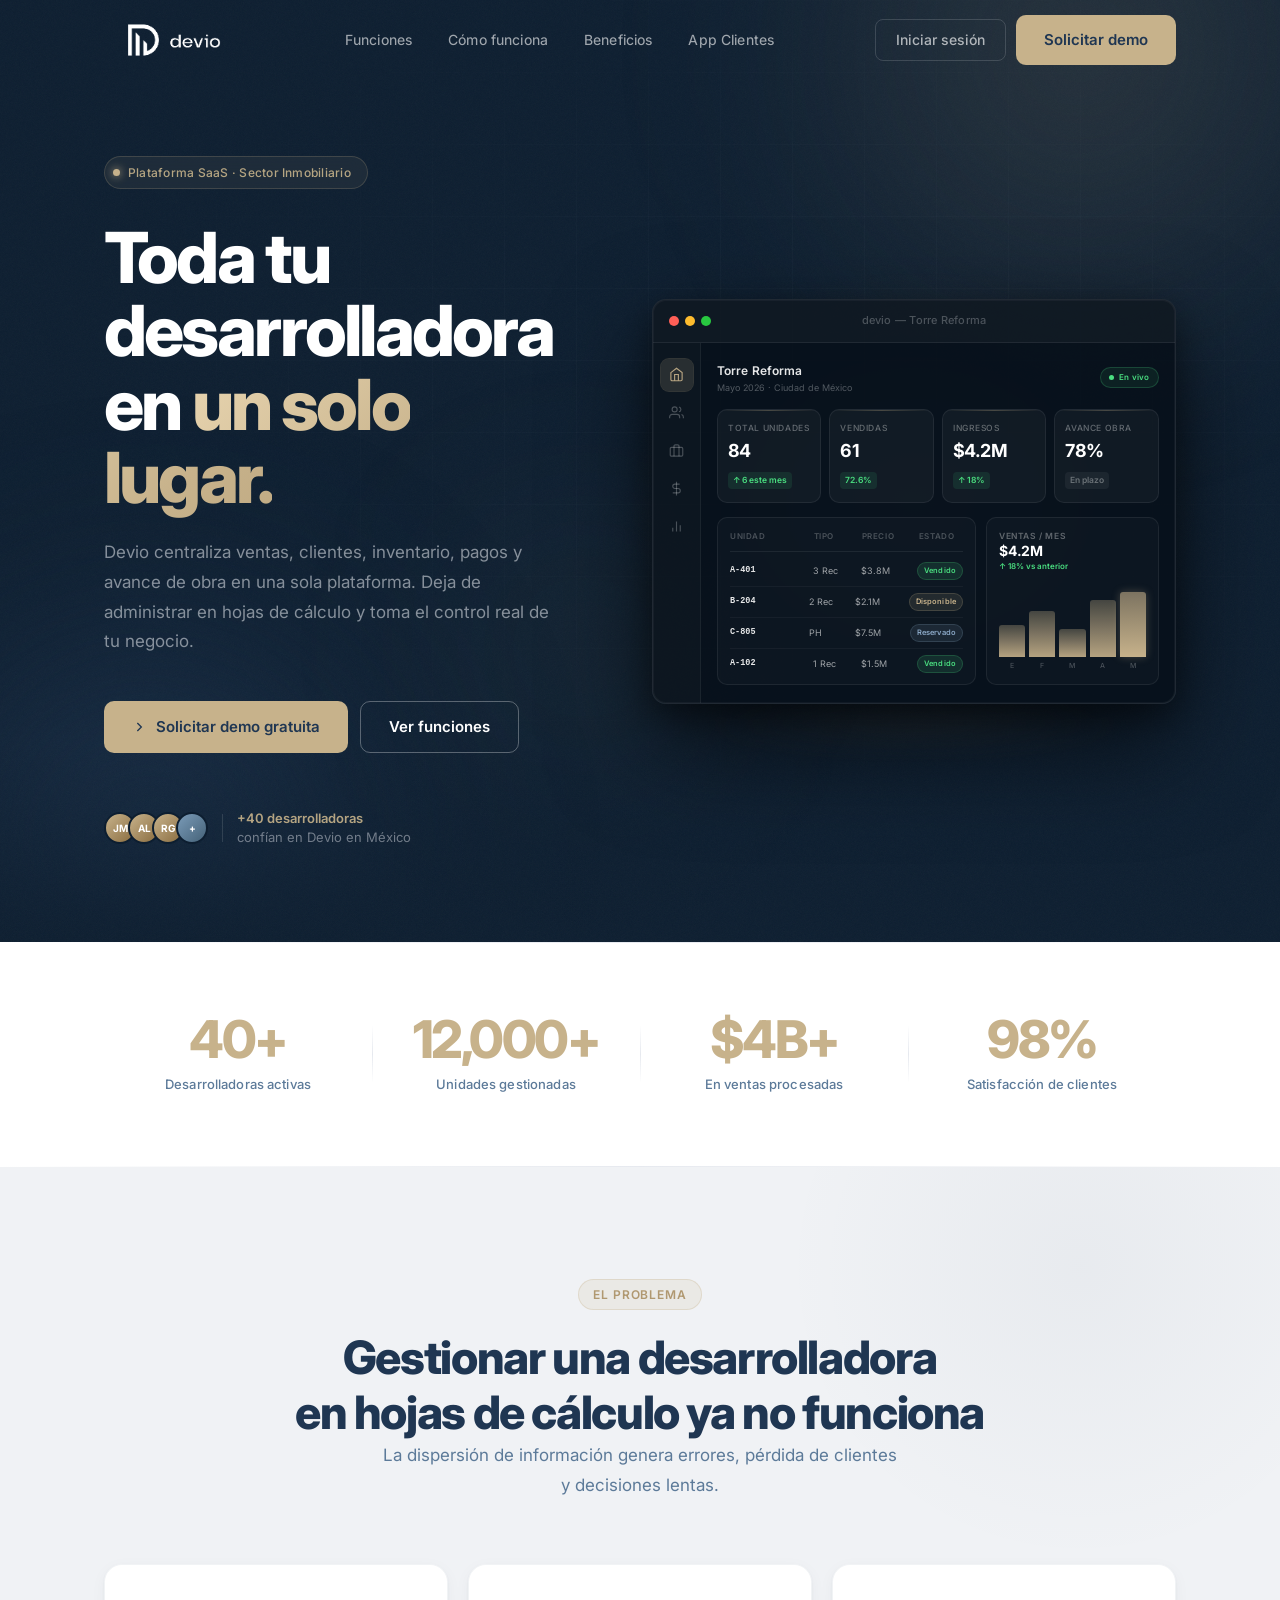
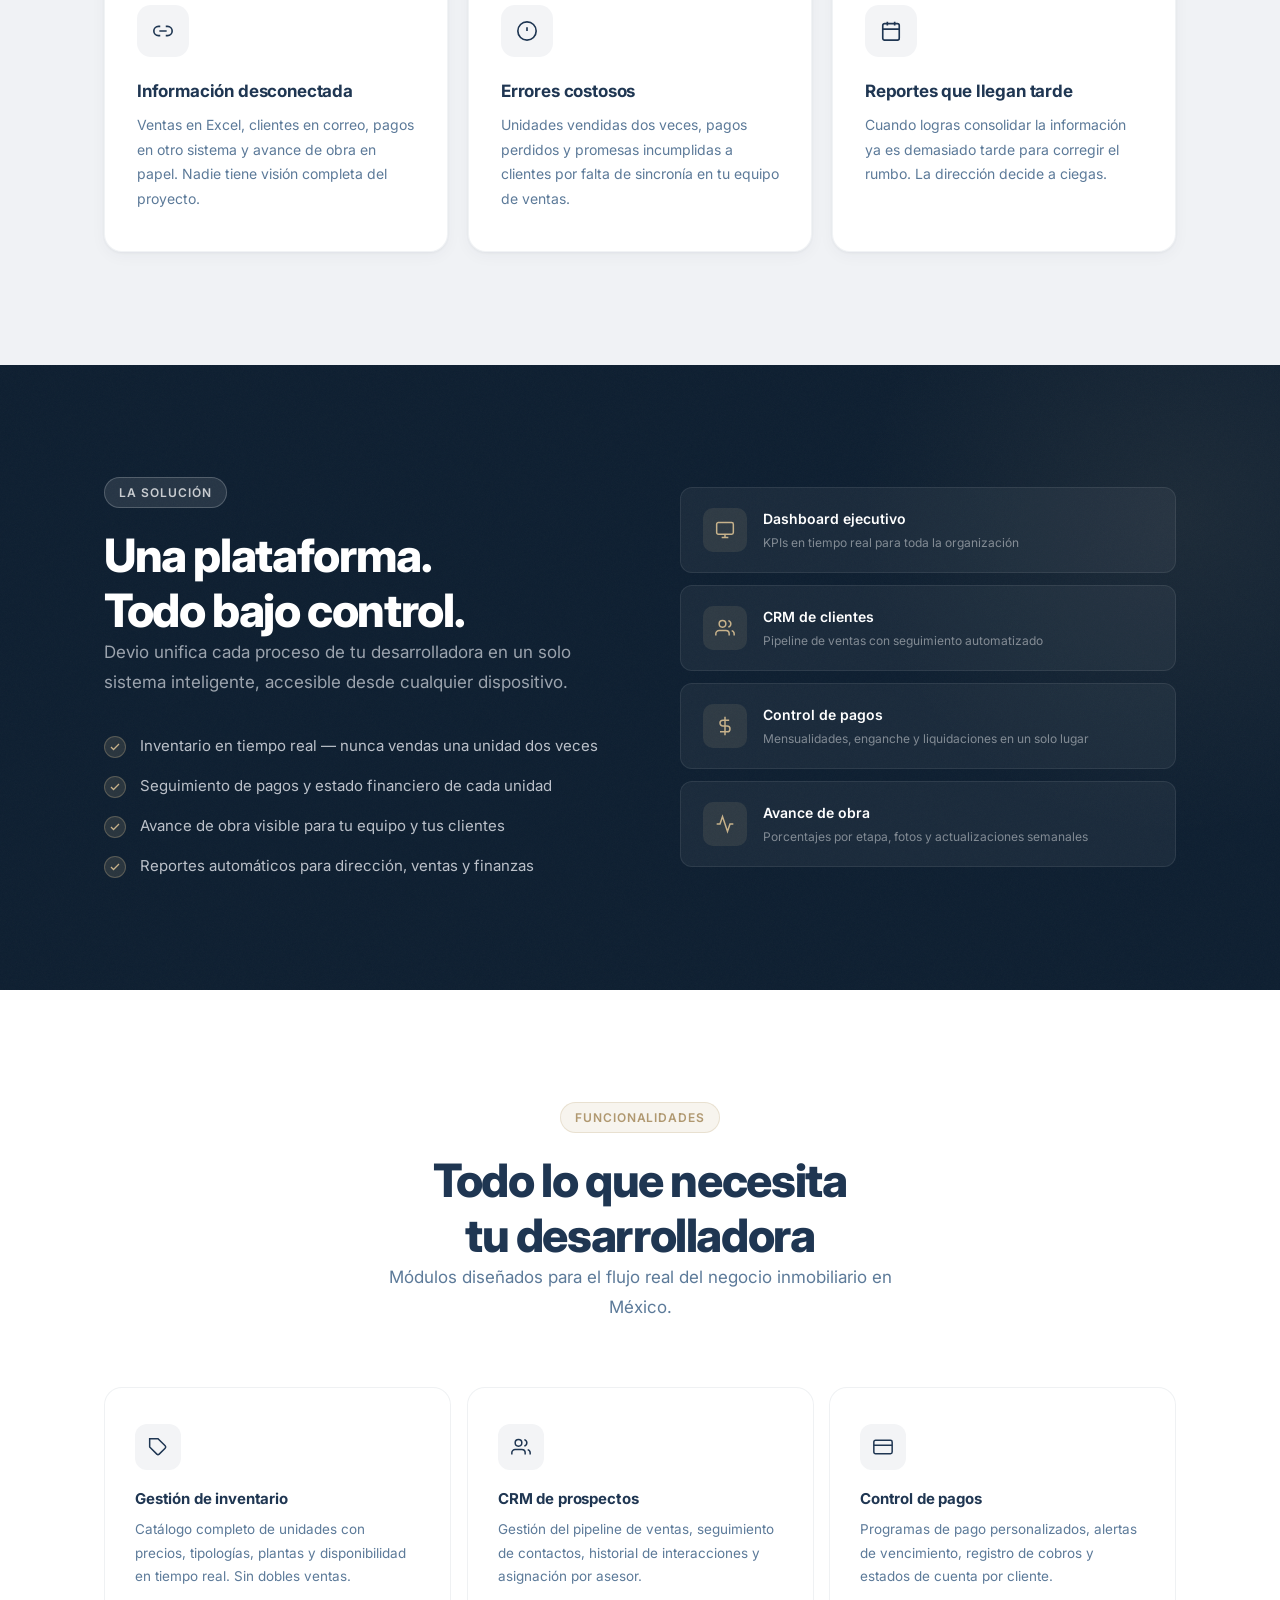
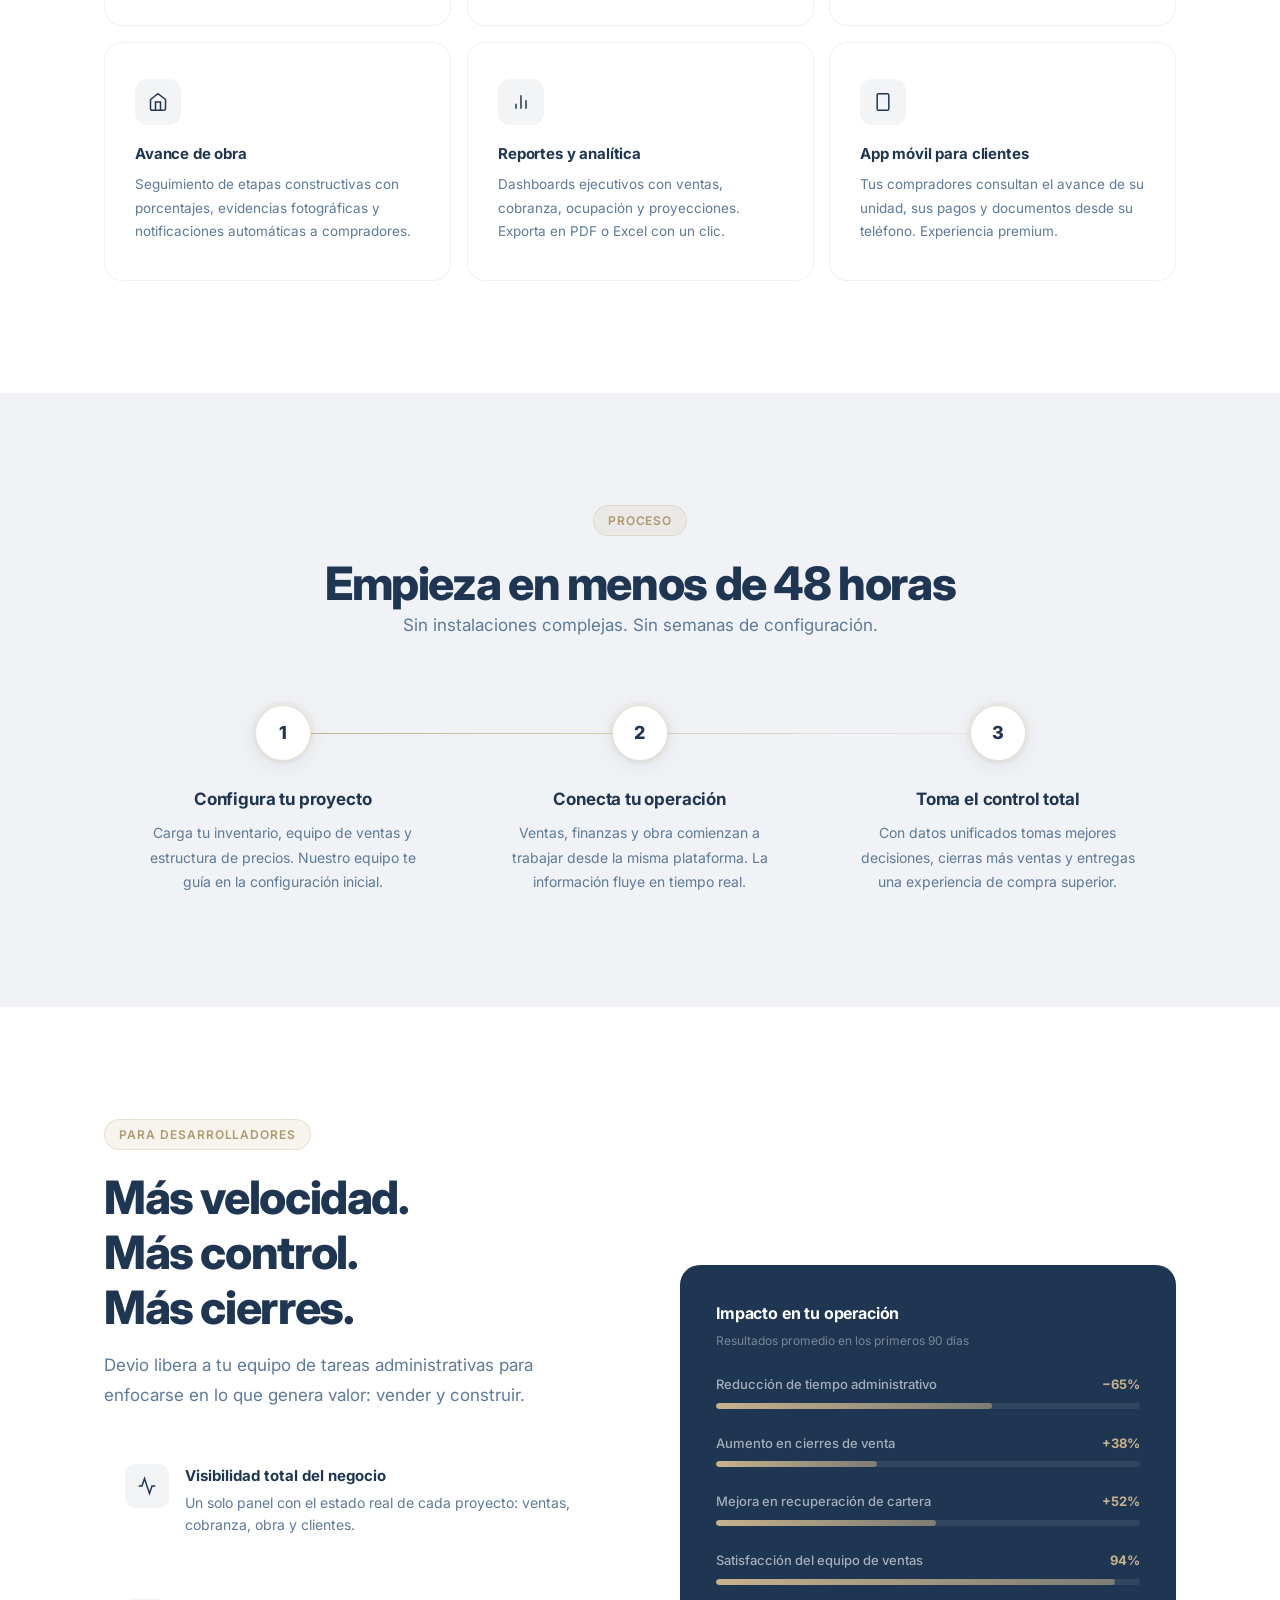
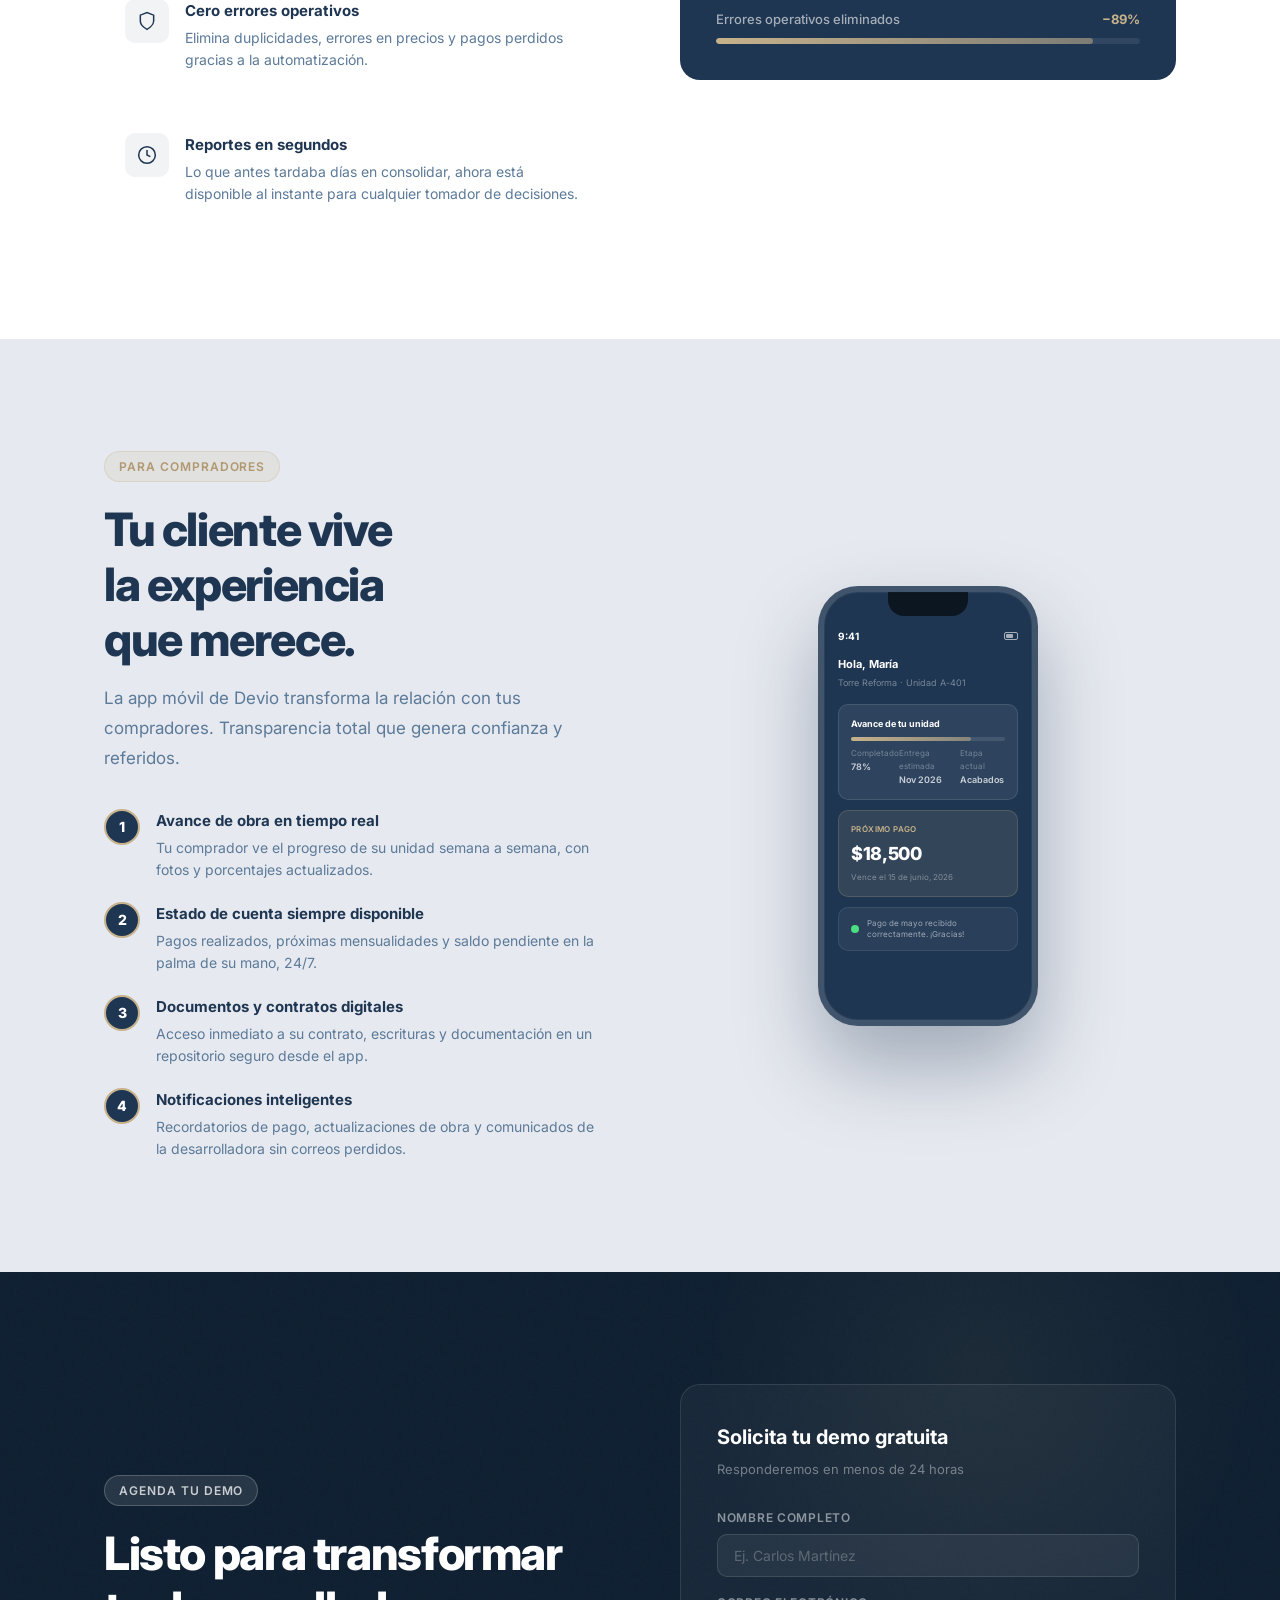
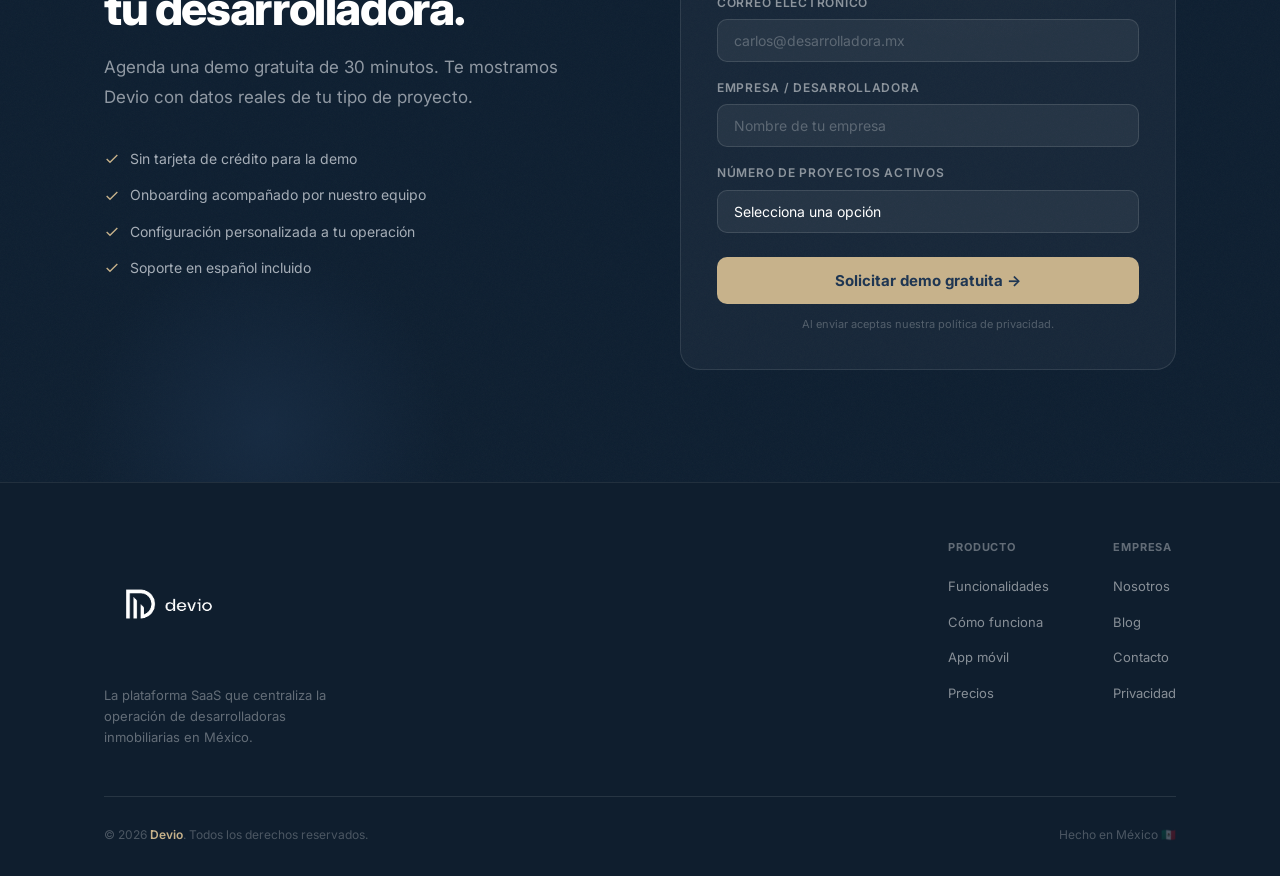
==== Pagina Web Devio/index.html @ 15ce280e "Landing premium v1 estable" ====
<!DOCTYPE html>
<html lang="es">
<head>
  <meta charset="UTF-8" />
  <meta name="viewport" content="width=device-width, initial-scale=1.0" />
  <title>Devio — Plataforma SaaS para Desarrolladores Inmobiliarios</title>
  <link rel="icon" type="image/png" href="Assets/Logo/Isotipo.png" />
  <link rel="preconnect" href="https://fonts.googleapis.com" />
  <link rel="preconnect" href="https://fonts.gstatic.com" crossorigin />
  <link href="https://fonts.googleapis.com/css2?family=Inter:wght@300;400;500;600;700;800&display=swap" rel="stylesheet" />
  <style>
    /* ─── RESET & BASE ─── */
    *, *::before, *::after { box-sizing: border-box; margin: 0; padding: 0; }
    :root {
      --navy:  #1F3652;
      --navy2: #162840;
      --navy3: #0d1e30;
      --gray:  #E6E9EF;
      --gray2: #f0f2f5;
      --white: #FFFFFF;
      --gold:  #C7B28B;
      --gold2: #b09870;
      --gold3: #e8d5b0;
      --text-dark: #1F3652;
      --text-muted: #5c7a99;
      --text-light: #E6E9EF;
      --radius: 18px;
      --radius-sm: 12px;
      --radius-lg: 24px;
      --shadow: 0 4px 24px rgba(31,54,82,0.08), 0 1px 4px rgba(31,54,82,0.06);
      --shadow-lg: 0 24px 64px rgba(31,54,82,0.16);
      --shadow-gold: 0 8px 32px rgba(199,178,139,0.25);
      --ease: cubic-bezier(0.16, 1, 0.3, 1);
      --ease-out: cubic-bezier(0.0, 0, 0.2, 1);
    }
    html { scroll-behavior: smooth; }
    body {
      font-family: 'Inter', system-ui, sans-serif;
      background: var(--white);
      color: var(--text-dark);
      line-height: 1.6;
      overflow-x: hidden;
      -webkit-font-smoothing: antialiased;
    }
    /* Noise texture overlay for dark sections */
    .noise::after {
      content: '';
      position: absolute;
      inset: 0;
      pointer-events: none;
      opacity: .025;
      background-image: url("data:image/svg+xml,%3Csvg viewBox='0 0 512 512' xmlns='http://www.w3.org/2000/svg'%3E%3Cfilter id='noise'%3E%3CfeTurbulence type='fractalNoise' baseFrequency='0.85' numOctaves='4' stitchTiles='stitch'/%3E%3C/filter%3E%3Crect width='100%25' height='100%25' filter='url(%23noise)'/%3E%3C/svg%3E");
      background-size: 256px 256px;
    }

    /* ─── UTILITIES ─── */
    .container { max-width: 1120px; margin: 0 auto; padding: 0 24px; }
    .tag {
      display: inline-block;
      background: rgba(199,178,139,0.15);
      color: var(--gold2);
      border: 1px solid rgba(199,178,139,0.3);
      font-size: 12px;
      font-weight: 600;
      letter-spacing: .08em;
      text-transform: uppercase;
      padding: 5px 14px;
      border-radius: 100px;
      margin-bottom: 20px;
    }
    .tag.light {
      background: rgba(255,255,255,0.1);
      color: rgba(255,255,255,0.75);
      border-color: rgba(255,255,255,0.2);
    }
    h1, h2, h3 { line-height: 1.2; }
    .section-title {
      font-size: clamp(28px, 4vw, 42px);
      font-weight: 800;
      letter-spacing: -0.02em;
    }
    .section-sub {
      font-size: 17px;
      color: var(--text-muted);
      max-width: 540px;
      line-height: 1.7;
    }
    .btn {
      display: inline-flex;
      align-items: center;
      gap: 8px;
      font-family: inherit;
      font-size: 15px;
      font-weight: 600;
      padding: 13px 28px;
      border-radius: 10px;
      border: none;
      cursor: pointer;
      transition: all .2s ease;
      text-decoration: none;
    }
    .btn-gold {
      background: var(--gold);
      color: var(--navy);
    }
    .btn-gold:hover { background: var(--gold2); transform: translateY(-1px); box-shadow: 0 8px 24px rgba(199,178,139,0.4); }
    .btn-outline {
      background: transparent;
      color: var(--white);
      border: 1.5px solid rgba(255,255,255,0.3);
    }
    .btn-outline:hover { border-color: var(--gold); color: var(--gold); }
    .btn-navy {
      background: var(--navy);
      color: var(--white);
    }
    .btn-navy:hover { background: var(--navy2); transform: translateY(-1px); box-shadow: 0 8px 24px rgba(31,54,82,0.3); }

    /* ─── SCROLL ANIMATIONS ─── */
    .anim {
      opacity: 0;
      transform: translateY(32px);
      transition: opacity .75s var(--ease), transform .75s var(--ease);
      will-change: opacity, transform;
    }
    .anim-left {
      opacity: 0;
      transform: translateX(-24px);
      transition: opacity .75s var(--ease), transform .75s var(--ease);
    }
    .anim-scale {
      opacity: 0;
      transform: scale(0.96);
      transition: opacity .6s var(--ease), transform .6s var(--ease);
    }
    .anim.visible, .anim-left.visible, .anim-scale.visible {
      opacity: 1; transform: none;
    }
    .anim-delay-1 { transition-delay: .08s; }
    .anim-delay-2 { transition-delay: .16s; }
    .anim-delay-3 { transition-delay: .24s; }
    .anim-delay-4 { transition-delay: .32s; }
    .anim-delay-5 { transition-delay: .40s; }
    .anim-delay-6 { transition-delay: .48s; }

    /* Float animation for dashboard */
    @keyframes float {
      0%, 100% { transform: translateY(0px); }
      50% { transform: translateY(-10px); }
    }

    /* ─── NAV ─── */
    nav {
      position: fixed;
      top: 0; left: 0; right: 0;
      z-index: 100;
      transition: all .4s var(--ease);
      padding: 0;
    }
    nav.scrolled {
      background: rgba(15, 27, 43, 0.75);
      backdrop-filter: blur(20px) saturate(180%);
      -webkit-backdrop-filter: blur(20px) saturate(180%);
      border-bottom: 1px solid rgba(255,255,255,0.07);
      box-shadow: 0 1px 40px rgba(0,0,0,0.3);
    }
    .nav-inner {
      display: flex;
      align-items: center;
      justify-content: space-between;
      height: 80px;
    }
    .nav-logo {
      display: flex;
      align-items: center;
      text-decoration: none;
    }
    .nav-logo img {
      width: 140px;
      min-width: 140px;
      height: auto;
      object-fit: contain;
      display: block;
    }
    .btn-login {
      background: transparent;
      color: rgba(255,255,255,0.65);
      border: 1px solid rgba(255,255,255,0.15);
      font-size: 14px;
      font-weight: 500;
      padding: 9px 20px;
      border-radius: 8px;
      transition: all .2s var(--ease);
    }
    .btn-login:hover {
      border-color: rgba(255,255,255,0.35);
      color: var(--white);
      background: rgba(255,255,255,0.05);
    }
    .nav-links {
      display: flex;
      align-items: center;
      gap: 36px;
      list-style: none;
    }
    .nav-links a {
      color: rgba(255,255,255,0.6);
      text-decoration: none;
      font-size: 14px;
      font-weight: 450;
      letter-spacing: .01em;
      transition: color .2s;
      position: relative;
    }
    .nav-links a::after {
      content: '';
      position: absolute;
      bottom: -4px; left: 0; right: 0;
      height: 1px;
      background: var(--gold);
      transform: scaleX(0);
      transition: transform .25s var(--ease);
    }
    .nav-links a:hover { color: var(--white); }
    .nav-links a:hover::after { transform: scaleX(1); }
    .nav-cta { display: flex; align-items: center; gap: 10px; }
    .hamburger {
      display: none;
      flex-direction: column;
      gap: 5px;
      background: none;
      border: none;
      cursor: pointer;
      padding: 4px;
    }
    .hamburger span {
      display: block;
      width: 22px;
      height: 1.5px;
      background: rgba(255,255,255,0.8);
      border-radius: 2px;
      transition: all .3s;
    }
    .mobile-menu {
      display: none;
      position: fixed;
      top: 72px; left: 0; right: 0;
      background: rgba(13,22,36,0.98);
      backdrop-filter: blur(20px);
      padding: 24px;
      flex-direction: column;
      gap: 20px;
      z-index: 99;
      border-bottom: 1px solid rgba(255,255,255,0.07);
    }
    .mobile-menu.open { display: flex; }
    .mobile-menu a {
      color: rgba(255,255,255,0.7);
      text-decoration: none;
      font-size: 16px;
      font-weight: 500;
    }

    /* ─── HERO ─── */
    #hero {
      background: var(--navy3);
      min-height: 100vh;
      display: flex;
      align-items: center;
      position: relative;
      overflow: hidden;
      padding: 156px 0 96px;
    }
    .hero-bg {
      position: absolute;
      inset: 0;
      pointer-events: none;
      overflow: hidden;
    }
    /* Noise */
    .hero-bg::after {
      content: '';
      position: absolute;
      inset: 0;
      opacity: .04;
      background-image: url("data:image/svg+xml,%3Csvg viewBox='0 0 512 512' xmlns='http://www.w3.org/2000/svg'%3E%3Cfilter id='noise'%3E%3CfeTurbulence type='fractalNoise' baseFrequency='0.85' numOctaves='4' stitchTiles='stitch'/%3E%3C/filter%3E%3Crect width='100%25' height='100%25' filter='url(%23noise)'/%3E%3C/svg%3E");
      background-size: 256px 256px;
    }
    .hero-circle {
      position: absolute;
      border-radius: 50%;
      filter: blur(100px);
    }
    .hero-circle-1 {
      width: 800px; height: 800px;
      background: radial-gradient(circle, rgba(199,178,139,0.18), transparent 60%);
      top: -350px; right: -200px;
      opacity: 1;
    }
    .hero-circle-2 {
      width: 600px; height: 600px;
      background: radial-gradient(circle, rgba(31,54,82,0.9), transparent 65%);
      bottom: -200px; left: -150px;
      opacity: 1;
    }
    .hero-circle-3 {
      width: 400px; height: 400px;
      background: radial-gradient(circle, rgba(199,178,139,0.08), transparent 65%);
      bottom: 10%; left: 30%;
      opacity: 1;
    }
    .hero-grid-lines {
      position: absolute;
      inset: 0;
      background-image:
        linear-gradient(rgba(255,255,255,0.03) 1px, transparent 1px),
        linear-gradient(90deg, rgba(255,255,255,0.03) 1px, transparent 1px);
      background-size: 72px 72px;
      mask-image: radial-gradient(ellipse 70% 55% at 65% 40%, rgba(0,0,0,0.8) 0%, transparent 100%);
    }
    /* Vignette bottom */
    .hero-vignette {
      position: absolute;
      bottom: 0; left: 0; right: 0;
      height: 200px;
      background: linear-gradient(to top, var(--navy3), transparent);
    }
    .hero-grid {
      display: grid;
      grid-template-columns: 1fr 1.1fr;
      gap: 72px;
      align-items: center;
      position: relative;
      z-index: 2;
    }
    .hero-content {}
    .hero-badge {
      display: inline-flex;
      align-items: center;
      gap: 8px;
      background: rgba(199,178,139,0.08);
      border: 1px solid rgba(199,178,139,0.2);
      padding: 6px 16px 6px 8px;
      border-radius: 100px;
      margin-bottom: 32px;
      backdrop-filter: blur(8px);
    }
    .hero-badge-dot {
      width: 7px; height: 7px;
      border-radius: 50%;
      background: var(--gold);
      animation: pulse-dot 2.5s ease-in-out infinite;
      box-shadow: 0 0 8px var(--gold);
    }
    @keyframes pulse-dot {
      0%, 100% { opacity: 1; transform: scale(1); box-shadow: 0 0 8px var(--gold); }
      50% { opacity: .7; transform: scale(0.85); box-shadow: 0 0 3px var(--gold); }
    }
    .hero-badge span { font-size: 12px; font-weight: 500; color: rgba(199,178,139,0.9); letter-spacing: .02em; }
    .hero-headline {
      font-size: clamp(40px, 5.5vw, 72px);
      font-weight: 800;
      color: var(--white);
      letter-spacing: -0.04em;
      line-height: 1.04;
      margin-bottom: 24px;
    }
    .hero-headline em {
      font-style: normal;
      background: linear-gradient(135deg, var(--gold3) 0%, var(--gold) 40%, var(--gold2) 100%);
      background-size: 200% auto;
      -webkit-background-clip: text;
      -webkit-text-fill-color: transparent;
      background-clip: text;
      animation: shimmer 4s linear infinite;
    }
    @keyframes shimmer {
      0% { background-position: 0% center; }
      100% { background-position: 200% center; }
    }
    .hero-sub {
      font-size: 17px;
      color: rgba(230,233,239,0.55);
      line-height: 1.75;
      margin-bottom: 44px;
      max-width: 460px;
      font-weight: 400;
    }
    .hero-actions { display: flex; gap: 12px; flex-wrap: wrap; margin-bottom: 56px; }
    /* Premium CTA button */
    .btn-gold {
      background: var(--gold);
      color: var(--navy);
      position: relative;
      overflow: hidden;
    }
    .btn-gold::before {
      content: '';
      position: absolute;
      inset: 0;
      background: linear-gradient(135deg, rgba(255,255,255,0.15), transparent 60%);
      opacity: 0;
      transition: opacity .2s;
    }
    .btn-gold:hover::before { opacity: 1; }
    .hero-proof {
      display: flex;
      align-items: center;
      gap: 14px;
    }
    .hero-proof-divider {
      width: 1px;
      height: 28px;
      background: rgba(255,255,255,0.12);
    }
    .hero-avatars { display: flex; }
    .hero-avatar {
      width: 32px; height: 32px;
      border-radius: 50%;
      border: 2px solid var(--navy3);
      background: linear-gradient(135deg, var(--gold), #8a6d40);
      margin-left: -8px;
      display: flex;
      align-items: center;
      justify-content: center;
      font-size: 10px;
      font-weight: 700;
      color: var(--white);
    }
    .hero-avatars .hero-avatar:first-child { margin-left: 0; }
    .hero-proof-text { font-size: 13px; color: rgba(230,233,239,0.45); line-height: 1.4; }
    .hero-proof-text strong { color: rgba(199,178,139,0.9); font-weight: 600; display: block; margin-bottom: 1px; }

    /* ─── DASHBOARD MOCKUP ─── */
    .dashboard-wrap {
      position: relative;
      animation: float 6s ease-in-out infinite;
    }
    .dashboard-glow {
      position: absolute;
      inset: -60px;
      background: radial-gradient(ellipse at 50% 50%, rgba(199,178,139,0.12) 0%, transparent 65%);
      pointer-events: none;
    }
    /* Reflection edge */
    .dashboard-wrap::before {
      content: '';
      position: absolute;
      bottom: -40px; left: 5%; right: 5%;
      height: 40px;
      background: radial-gradient(ellipse at center, rgba(199,178,139,0.15) 0%, transparent 70%);
      filter: blur(16px);
      pointer-events: none;
    }
    .dashboard {
      background: rgba(8,17,28,0.95);
      border-radius: 14px;
      border: 1px solid rgba(255,255,255,0.1);
      overflow: hidden;
      box-shadow:
        0 0 0 1px rgba(255,255,255,0.04) inset,
        0 40px 100px rgba(0,0,0,0.6),
        0 12px 32px rgba(0,0,0,0.4);
      position: relative;
      backdrop-filter: blur(20px);
    }
    .dash-topbar {
      background: rgba(255,255,255,0.03);
      padding: 12px 16px;
      display: flex;
      align-items: center;
      gap: 6px;
      border-bottom: 1px solid rgba(255,255,255,0.07);
    }
    .dash-dot { width: 10px; height: 10px; border-radius: 50%; }
    .dash-dot.r { background: #ff5f57; }
    .dash-dot.y { background: #febc2e; }
    .dash-dot.g { background: #28c840; }
    .dash-topbar-title {
      flex: 1;
      text-align: center;
      font-size: 11px;
      color: rgba(255,255,255,0.25);
      font-weight: 500;
      letter-spacing: .02em;
      margin-left: -28px;
    }
    .dash-body { display: flex; height: 360px; }
    .dash-sidebar {
      width: 48px;
      background: rgba(255,255,255,0.02);
      border-right: 1px solid rgba(255,255,255,0.06);
      padding: 16px 0;
      display: flex;
      flex-direction: column;
      align-items: center;
      gap: 6px;
    }
    .dash-nav-icon {
      width: 32px; height: 32px;
      border-radius: 8px;
      display: flex;
      align-items: center;
      justify-content: center;
      cursor: pointer;
      transition: all .2s;
    }
    .dash-nav-icon.active {
      background: rgba(199,178,139,0.15);
      box-shadow: 0 0 0 1px rgba(199,178,139,0.2);
    }
    .dash-nav-icon:not(.active):hover { background: rgba(255,255,255,0.05); }
    .dash-nav-icon svg { width: 15px; height: 15px; }
    .dash-main {
      flex: 1;
      padding: 18px 16px;
      overflow: hidden;
      display: flex;
      flex-direction: column;
      gap: 14px;
    }
    .dash-header-row {
      display: flex;
      align-items: center;
      justify-content: space-between;
    }
    .dash-title {
      font-size: 12px;
      font-weight: 600;
      color: rgba(255,255,255,0.9);
      letter-spacing: .01em;
    }
    .dash-subtitle { font-size: 9px; color: rgba(255,255,255,0.3); margin-top: 1px; }
    .dash-badge-live {
      display: flex;
      align-items: center;
      gap: 5px;
      background: rgba(74,222,128,0.08);
      border: 1px solid rgba(74,222,128,0.2);
      border-radius: 100px;
      padding: 3px 8px;
    }
    .dash-live-dot {
      width: 5px; height: 5px;
      border-radius: 50%;
      background: #4ade80;
      animation: pulse-dot 1.5s ease-in-out infinite;
    }
    .dash-live-text { font-size: 8px; color: #4ade80; font-weight: 600; letter-spacing: .04em; }
    .kpi-row {
      display: grid;
      grid-template-columns: repeat(4, 1fr);
      gap: 8px;
    }
    .kpi-card {
      background: rgba(255,255,255,0.04);
      border: 1px solid rgba(255,255,255,0.07);
      border-radius: 10px;
      padding: 12px 10px;
      transition: border-color .2s, background .2s;
      position: relative;
      overflow: hidden;
    }
    .kpi-card::before {
      content: '';
      position: absolute;
      top: 0; left: 0; right: 0;
      height: 1px;
      background: linear-gradient(90deg, transparent, rgba(199,178,139,0.3), transparent);
    }
    .kpi-card:hover { background: rgba(255,255,255,0.06); border-color: rgba(199,178,139,0.2); }
    .kpi-label {
      font-size: 8.5px;
      color: rgba(255,255,255,0.35);
      text-transform: uppercase;
      letter-spacing: .07em;
      margin-bottom: 6px;
      font-weight: 500;
    }
    .kpi-value {
      font-size: 18px;
      font-weight: 700;
      color: var(--white);
      letter-spacing: -0.03em;
      line-height: 1;
      margin-bottom: 5px;
    }
    .kpi-delta {
      display: inline-flex;
      align-items: center;
      gap: 2px;
      font-size: 8.5px;
      color: #4ade80;
      font-weight: 600;
      background: rgba(74,222,128,0.1);
      padding: 2px 5px;
      border-radius: 4px;
    }
    .kpi-delta.neutral { color: rgba(255,255,255,0.35); background: rgba(255,255,255,0.05); }
    .dash-row-2 {
      display: grid;
      grid-template-columns: 3fr 2fr;
      gap: 10px;
      flex: 1;
      min-height: 0;
    }
    .dash-table {
      background: rgba(255,255,255,0.025);
      border: 1px solid rgba(255,255,255,0.07);
      border-radius: 10px;
      padding: 12px;
      overflow: hidden;
    }
    .dash-table-header {
      display: grid;
      grid-template-columns: 1.8fr 1fr 1.2fr 1fr;
      gap: 4px;
      padding-bottom: 8px;
      border-bottom: 1px solid rgba(255,255,255,0.07);
      margin-bottom: 4px;
    }
    .dash-th {
      font-size: 8px;
      text-transform: uppercase;
      letter-spacing: .07em;
      color: rgba(255,255,255,0.25);
      font-weight: 600;
    }
    .dash-row {
      display: grid;
      grid-template-columns: 1.8fr 1fr 1.2fr 1fr;
      gap: 4px;
      padding: 6px 0;
      border-bottom: 1px solid rgba(255,255,255,0.04);
      align-items: center;
    }
    .dash-row:last-child { border-bottom: none; }
    .dash-td { font-size: 9px; color: rgba(255,255,255,0.6); }
    .dash-td.bold { font-weight: 600; color: rgba(255,255,255,0.9); font-family: 'SF Mono', monospace; font-size: 8.5px; }
    .status-pill {
      display: inline-block;
      font-size: 7.5px;
      font-weight: 600;
      padding: 2px 6px;
      border-radius: 100px;
      letter-spacing: .02em;
    }
    .status-pill.sold { background: rgba(74,222,128,.12); color: #4ade80; border: 1px solid rgba(74,222,128,.2); }
    .status-pill.avail { background: rgba(199,178,139,.12); color: var(--gold); border: 1px solid rgba(199,178,139,.2); }
    .status-pill.res { background: rgba(139,168,199,.12); color: #8ba8c7; border: 1px solid rgba(139,168,199,.2); }
    .dash-chart {
      background: rgba(255,255,255,0.025);
      border: 1px solid rgba(255,255,255,0.07);
      border-radius: 10px;
      padding: 12px;
      display: flex;
      flex-direction: column;
      gap: 8px;
    }
    .chart-header { display: flex; justify-content: space-between; align-items: flex-start; }
    .chart-label {
      font-size: 8.5px;
      color: rgba(255,255,255,0.35);
      text-transform: uppercase;
      letter-spacing: .07em;
      font-weight: 600;
    }
    .chart-total {
      font-size: 14px;
      font-weight: 700;
      color: var(--white);
      letter-spacing: -0.02em;
      line-height: 1;
    }
    .chart-total-delta { font-size: 8px; color: #4ade80; margin-top: 2px; font-weight: 600; }
    .chart-bars {
      display: flex;
      align-items: flex-end;
      gap: 4px;
      flex: 1;
      min-height: 60px;
    }
    .chart-bar-wrap {
      flex: 1;
      display: flex;
      flex-direction: column;
      align-items: center;
      gap: 3px;
      height: 80px;
      justify-content: flex-end;
    }
    .chart-bar {
      width: 100%;
      border-radius: 3px 3px 0 0;
      background: linear-gradient(to top, rgba(199,178,139,0.9), rgba(199,178,139,0.3));
      transition: height 1s var(--ease);
      position: relative;
    }
    .chart-bar.active {
      background: linear-gradient(to top, var(--gold), rgba(199,178,139,0.6));
      box-shadow: 0 0 8px rgba(199,178,139,0.3);
    }
    .chart-bar-lbl {
      font-size: 7px;
      color: rgba(255,255,255,0.25);
      font-weight: 500;
    }

    /* ─── STATS STRIP ─── */
    #stats {
      background: var(--white);
      padding: 64px 0;
      position: relative;
    }
    #stats::before {
      content: '';
      position: absolute;
      top: 0; left: 0; right: 0;
      height: 1px;
      background: linear-gradient(90deg, transparent, var(--gray), transparent);
    }
    #stats::after {
      content: '';
      position: absolute;
      bottom: 0; left: 0; right: 0;
      height: 1px;
      background: linear-gradient(90deg, transparent, var(--gray), transparent);
    }
    .stats-grid {
      display: grid;
      grid-template-columns: repeat(4, 1fr);
      gap: 0;
    }
    .stat-item {
      text-align: center;
      padding: 8px 0;
      position: relative;
    }
    .stat-item + .stat-item::before {
      content: '';
      position: absolute;
      left: 0; top: 20%; bottom: 20%;
      width: 1px;
      background: linear-gradient(to bottom, transparent, var(--gray), transparent);
    }
    .stat-number {
      font-size: 52px;
      font-weight: 800;
      color: var(--navy);
      letter-spacing: -0.05em;
      line-height: 1;
      margin-bottom: 8px;
    }
    .stat-number span { color: var(--gold); }
    .stat-label {
      font-size: 13px;
      color: var(--text-muted);
      font-weight: 500;
      letter-spacing: .01em;
    }

    /* ─── SECTION SHARED ─── */
    section { padding: 112px 0; }
    .section-header { margin-bottom: 64px; }
    .section-header.center { text-align: center; display: flex; flex-direction: column; align-items: center; }
    .section-header.center .section-sub { text-align: center; }
    .section-title { font-size: clamp(30px, 4vw, 46px); font-weight: 800; letter-spacing: -0.03em; }
    .section-sub { font-size: 17px; color: var(--text-muted); max-width: 520px; line-height: 1.75; font-weight: 400; }

    /* ─── PROBLEMS ─── */
    #problems { background: var(--gray2); position: relative; overflow: hidden; }
    #problems::before {
      content: '';
      position: absolute;
      width: 600px; height: 600px;
      border-radius: 50%;
      background: radial-gradient(circle, rgba(31,54,82,0.04), transparent 70%);
      top: -200px; right: -100px;
      pointer-events: none;
    }
    .problems-grid {
      display: grid;
      grid-template-columns: repeat(3, 1fr);
      gap: 20px;
    }
    .problem-card {
      background: var(--white);
      border-radius: var(--radius);
      padding: 40px 32px;
      border: 1px solid rgba(31,54,82,0.06);
      box-shadow: 0 1px 3px rgba(31,54,82,0.06), 0 4px 16px rgba(31,54,82,0.04);
      transition: transform .35s var(--ease), box-shadow .35s var(--ease), border-color .3s;
      position: relative;
      overflow: hidden;
    }
    .problem-card::after {
      content: '';
      position: absolute;
      bottom: 0; left: 0; right: 0;
      height: 2px;
      background: linear-gradient(90deg, var(--gold), var(--gold3));
      opacity: 0;
      transition: opacity .3s;
    }
    .problem-card:hover { transform: translateY(-6px); box-shadow: var(--shadow-lg); border-color: rgba(199,178,139,0.2); }
    .problem-card:hover::after { opacity: 1; }
    .problem-icon {
      width: 52px; height: 52px;
      border-radius: 14px;
      background: rgba(31,54,82,0.05);
      display: flex;
      align-items: center;
      justify-content: center;
      margin-bottom: 24px;
      transition: background .3s;
    }
    .problem-card:hover .problem-icon { background: rgba(199,178,139,0.12); }
    .problem-icon svg { width: 22px; height: 22px; stroke: var(--navy); transition: stroke .3s; }
    .problem-card:hover .problem-icon svg { stroke: var(--gold2); }
    .problem-card h3 { font-size: 17px; font-weight: 700; color: var(--navy); margin-bottom: 12px; letter-spacing: -0.01em; }
    .problem-card p { font-size: 14px; color: var(--text-muted); line-height: 1.75; }

    /* ─── SOLUTION ─── */
    #solution { background: var(--navy3); overflow: hidden; position: relative; }
    /* Noise on solution */
    #solution::before {
      content: '';
      position: absolute;
      inset: 0;
      opacity: .035;
      background-image: url("data:image/svg+xml,%3Csvg viewBox='0 0 512 512' xmlns='http://www.w3.org/2000/svg'%3E%3Cfilter id='noise'%3E%3CfeTurbulence type='fractalNoise' baseFrequency='0.85' numOctaves='4' stitchTiles='stitch'/%3E%3C/filter%3E%3Crect width='100%25' height='100%25' filter='url(%23noise)'/%3E%3C/svg%3E");
      background-size: 256px 256px;
      pointer-events: none;
      z-index: 0;
    }
    .solution-bg {
      position: absolute;
      width: 700px; height: 700px;
      border-radius: 50%;
      background: radial-gradient(circle, rgba(199,178,139,.08), transparent 65%);
      right: -250px; top: -200px;
      pointer-events: none;
    }
    .solution-grid {
      display: grid;
      grid-template-columns: 1fr 1fr;
      gap: 80px;
      align-items: center;
      position: relative;
      z-index: 2;
    }
    .solution-content .section-title { color: var(--white); }
    .solution-content .section-sub { color: rgba(230,233,239,0.65); }
    .solution-points { margin-top: 36px; display: flex; flex-direction: column; gap: 16px; }
    .solution-point {
      display: flex;
      align-items: flex-start;
      gap: 14px;
    }
    .sp-check {
      width: 22px; height: 22px;
      min-width: 22px;
      border-radius: 50%;
      background: rgba(199,178,139,0.15);
      border: 1px solid rgba(199,178,139,0.3);
      display: flex;
      align-items: center;
      justify-content: center;
      margin-top: 2px;
    }
    .sp-check svg { width: 12px; height: 12px; }
    .sp-text { font-size: 15px; color: rgba(230,233,239,0.8); line-height: 1.6; }
    .solution-visual {
      display: flex;
      flex-direction: column;
      gap: 12px;
    }
    .sol-card {
      background: rgba(255,255,255,0.05);
      border: 1px solid rgba(255,255,255,0.08);
      border-radius: 12px;
      padding: 20px 22px;
      display: flex;
      align-items: center;
      gap: 16px;
      transition: border-color .3s, background .3s;
    }
    .sol-card:hover { border-color: rgba(199,178,139,0.3); background: rgba(199,178,139,0.05); }
    .sol-card-icon {
      width: 44px; height: 44px;
      min-width: 44px;
      border-radius: 10px;
      background: rgba(199,178,139,0.12);
      display: flex;
      align-items: center;
      justify-content: center;
    }
    .sol-card-icon svg { width: 20px; height: 20px; stroke: var(--gold); }
    .sol-card-text {}
    .sol-card-title { font-size: 14px; font-weight: 600; color: var(--white); margin-bottom: 2px; }
    .sol-card-sub { font-size: 12px; color: rgba(255,255,255,0.45); }

    /* ─── FEATURES ─── */
    #features { background: var(--white); }
    .features-grid {
      display: grid;
      grid-template-columns: repeat(3, 1fr);
      gap: 16px;
    }
    .feature-card {
      border-radius: var(--radius);
      padding: 36px 30px;
      border: 1px solid rgba(31,54,82,0.07);
      background: var(--white);
      transition: all .35s var(--ease);
      position: relative;
      overflow: hidden;
      cursor: default;
    }
    .feature-card::before {
      content: '';
      position: absolute;
      top: 0; left: 0; right: 0;
      height: 2px;
      background: linear-gradient(90deg, var(--gold), var(--gold3), transparent);
      opacity: 0;
      transition: opacity .35s;
    }
    .feature-card:hover {
      border-color: rgba(199,178,139,0.25);
      box-shadow: 0 4px 24px rgba(31,54,82,0.08), 0 1px 4px rgba(31,54,82,0.04);
      transform: translateY(-2px);
    }
    .feature-card:hover::before { opacity: 1; }
    .feature-icon {
      width: 46px; height: 46px;
      border-radius: 12px;
      background: rgba(31,54,82,0.05);
      display: flex;
      align-items: center;
      justify-content: center;
      margin-bottom: 20px;
      transition: all .3s var(--ease);
    }
    .feature-card:hover .feature-icon {
      background: rgba(199,178,139,0.12);
      transform: scale(1.05);
    }
    .feature-icon svg { width: 20px; height: 20px; stroke: var(--navy); transition: stroke .3s; }
    .feature-card:hover .feature-icon svg { stroke: var(--gold2); }
    .feature-card h3 { font-size: 15px; font-weight: 700; color: var(--navy); margin-bottom: 10px; letter-spacing: -0.01em; }
    .feature-card p { font-size: 13.5px; color: var(--text-muted); line-height: 1.75; }

    /* ─── HOW IT WORKS ─── */
    #how { background: var(--gray2); position: relative; overflow: hidden; }
    .steps {
      display: grid;
      grid-template-columns: repeat(3, 1fr);
      gap: 0;
      position: relative;
    }
    .steps::before {
      content: '';
      position: absolute;
      top: 28px;
      left: calc(16.66% + 14px);
      right: calc(16.66% + 14px);
      height: 1px;
      background: linear-gradient(90deg, var(--gold), rgba(199,178,139,0.15));
    }
    .step {
      display: flex;
      flex-direction: column;
      align-items: center;
      text-align: center;
      padding: 0 40px;
      position: relative;
    }
    .step-num {
      width: 56px; height: 56px;
      border-radius: 50%;
      background: var(--white);
      color: var(--navy);
      font-size: 18px;
      font-weight: 800;
      display: flex;
      align-items: center;
      justify-content: center;
      margin-bottom: 28px;
      border: 1.5px solid rgba(199,178,139,0.4);
      box-shadow: 0 0 0 4px rgba(199,178,139,0.08), var(--shadow);
      position: relative;
      z-index: 2;
      letter-spacing: -0.02em;
      transition: all .3s var(--ease);
    }
    .step:hover .step-num {
      background: var(--navy);
      color: var(--white);
      border-color: var(--gold);
      box-shadow: 0 0 0 4px rgba(199,178,139,0.12), var(--shadow-gold);
    }
    .step h3 { font-size: 17px; font-weight: 700; color: var(--navy); margin-bottom: 12px; letter-spacing: -0.01em; }
    .step p { font-size: 14px; color: var(--text-muted); line-height: 1.75; }

    /* ─── BENEFITS DEVS ─── */
    #benefits-dev { background: var(--white); }
    .benefits-grid {
      display: grid;
      grid-template-columns: 1fr 1fr;
      gap: 80px;
      align-items: center;
    }
    .benefit-list { display: flex; flex-direction: column; gap: 20px; }
    .benefit-item {
      display: flex;
      gap: 16px;
      align-items: flex-start;
      padding: 20px;
      border-radius: 12px;
      border: 1px solid transparent;
      transition: all .25s;
      cursor: default;
    }
    .benefit-item:hover { background: var(--gray); border-color: rgba(31,54,82,0.1); }
    .benefit-item-icon {
      width: 44px; height: 44px;
      min-width: 44px;
      border-radius: 10px;
      background: rgba(31,54,82,0.06);
      display: flex;
      align-items: center;
      justify-content: center;
    }
    .benefit-item-icon svg { width: 20px; height: 20px; stroke: var(--navy); }
    .benefit-item h4 { font-size: 15px; font-weight: 700; color: var(--navy); margin-bottom: 4px; }
    .benefit-item p { font-size: 14px; color: var(--text-muted); line-height: 1.6; }
    .metrics-panel {
      background: var(--navy);
      border-radius: 20px;
      padding: 36px;
      display: flex;
      flex-direction: column;
      gap: 24px;
    }
    .metric-row {
      display: flex;
      flex-direction: column;
      gap: 8px;
    }
    .metric-header {
      display: flex;
      justify-content: space-between;
      align-items: center;
    }
    .metric-name { font-size: 13px; color: rgba(255,255,255,0.6); font-weight: 500; }
    .metric-val { font-size: 13px; color: var(--gold); font-weight: 700; }
    .metric-bar {
      height: 6px;
      background: rgba(255,255,255,0.08);
      border-radius: 100px;
      overflow: hidden;
    }
    .metric-fill {
      height: 100%;
      border-radius: 100px;
      background: linear-gradient(90deg, var(--gold), rgba(199,178,139,0.5));
      width: 0%;
      transition: width 1.2s ease;
    }
    .metrics-panel .panel-title {
      font-size: 16px;
      font-weight: 700;
      color: var(--white);
      letter-spacing: -0.01em;
      margin-bottom: 4px;
    }
    .metrics-panel .panel-sub {
      font-size: 12px;
      color: rgba(255,255,255,0.4);
    }

    /* ─── BENEFITS CLIENTS ─── */
    #benefits-client { background: var(--gray); }
    .client-grid {
      display: grid;
      grid-template-columns: 1fr 1fr;
      gap: 80px;
      align-items: center;
    }
    .phone-wrap {
      display: flex;
      justify-content: center;
    }
    .phone {
      width: 220px;
      height: 440px;
      background: var(--navy);
      border-radius: 40px;
      border: 6px solid rgba(255,255,255,0.15);
      box-shadow: 0 40px 80px rgba(31,54,82,0.35), inset 0 0 0 1px rgba(255,255,255,0.05);
      position: relative;
      overflow: hidden;
    }
    .phone-notch {
      width: 80px;
      height: 24px;
      background: rgba(0,0,0,0.6);
      border-radius: 0 0 16px 16px;
      margin: 0 auto;
      position: relative;
      z-index: 2;
    }
    .phone-screen {
      padding: 12px 14px 0;
    }
    .phone-status {
      display: flex;
      justify-content: space-between;
      margin-bottom: 12px;
    }
    .ps-time { font-size: 10px; font-weight: 700; color: var(--white); }
    .ps-icons { display: flex; gap: 4px; align-items: center; }
    .ps-icon { width: 14px; height: 8px; border: 1.5px solid rgba(255,255,255,0.6); border-radius: 2px; position: relative; }
    .ps-icon::after { content:''; position:absolute; top:1px; left:1px; bottom:1px; width:60%; background:rgba(255,255,255,0.6); border-radius:1px; }
    .phone-header-text { font-size: 11px; font-weight: 700; color: var(--white); margin-bottom: 2px; }
    .phone-sub-text { font-size: 9px; color: rgba(255,255,255,0.4); margin-bottom: 14px; }
    .phone-unit-card {
      background: rgba(255,255,255,0.07);
      border: 1px solid rgba(255,255,255,0.1);
      border-radius: 10px;
      padding: 12px;
      margin-bottom: 10px;
    }
    .puc-title { font-size: 9px; font-weight: 700; color: var(--white); margin-bottom: 6px; }
    .puc-progress-bar {
      height: 4px;
      background: rgba(255,255,255,0.1);
      border-radius: 100px;
      margin-bottom: 6px;
    }
    .puc-progress-fill {
      height: 100%;
      border-radius: 100px;
      background: linear-gradient(90deg, var(--gold), rgba(199,178,139,0.5));
    }
    .puc-stats { display: flex; justify-content: space-between; }
    .puc-stat-label { font-size: 8px; color: rgba(255,255,255,0.35); }
    .puc-stat-val { font-size: 9px; font-weight: 600; color: rgba(255,255,255,0.75); }
    .phone-payment-card {
      background: rgba(199,178,139,0.12);
      border: 1px solid rgba(199,178,139,0.2);
      border-radius: 10px;
      padding: 12px;
      margin-bottom: 10px;
    }
    .ppc-label { font-size: 8px; color: var(--gold); text-transform: uppercase; letter-spacing: .05em; margin-bottom: 4px; font-weight: 600; }
    .ppc-amount { font-size: 18px; font-weight: 800; color: var(--white); letter-spacing: -0.02em; }
    .ppc-due { font-size: 8px; color: rgba(255,255,255,0.4); margin-top: 2px; }
    .phone-notif {
      background: rgba(255,255,255,0.05);
      border: 1px solid rgba(255,255,255,0.08);
      border-radius: 10px;
      padding: 10px 12px;
      display: flex;
      align-items: center;
      gap: 8px;
    }
    .phone-notif-dot { width: 8px; height: 8px; min-width: 8px; border-radius: 50%; background: #4ade80; }
    .phone-notif-text { font-size: 8px; color: rgba(255,255,255,0.55); line-height: 1.4; }
    .client-benefits { display: flex; flex-direction: column; gap: 20px; }
    .client-benefit {
      display: flex;
      gap: 16px;
      align-items: flex-start;
    }
    .cb-num {
      width: 36px; height: 36px;
      min-width: 36px;
      border-radius: 50%;
      background: var(--navy);
      color: var(--white);
      font-size: 14px;
      font-weight: 800;
      display: flex;
      align-items: center;
      justify-content: center;
      border: 2px solid var(--gold);
    }
    .cb-content h4 { font-size: 15px; font-weight: 700; color: var(--navy); margin-bottom: 4px; }
    .cb-content p { font-size: 14px; color: var(--text-muted); line-height: 1.6; }

    /* ─── CTA ─── */
    #cta { background: var(--navy3); position: relative; overflow: hidden; }
    /* Noise on CTA */
    #cta::before {
      content: '';
      position: absolute;
      inset: 0;
      opacity: .035;
      background-image: url("data:image/svg+xml,%3Csvg viewBox='0 0 512 512' xmlns='http://www.w3.org/2000/svg'%3E%3Cfilter id='noise'%3E%3CfeTurbulence type='fractalNoise' baseFrequency='0.85' numOctaves='4' stitchTiles='stitch'/%3E%3C/filter%3E%3Crect width='100%25' height='100%25' filter='url(%23noise)'/%3E%3C/svg%3E");
      background-size: 256px 256px;
      pointer-events: none;
      z-index: 0;
    }
    .cta-bg-1 {
      position: absolute;
      width: 600px; height: 600px;
      border-radius: 50%;
      background: radial-gradient(circle, rgba(199,178,139,.07), transparent 65%);
      top: -200px; right: 0%;
      pointer-events: none;
    }
    .cta-bg-2 {
      position: absolute;
      width: 400px; height: 400px;
      border-radius: 50%;
      background: radial-gradient(circle, rgba(31,54,82,0.5), transparent 65%);
      bottom: -150px; left: 5%;
      pointer-events: none;
    }
    .cta-inner {
      position: relative;
      z-index: 2;
      display: grid;
      grid-template-columns: 1fr 1fr;
      gap: 80px;
      align-items: center;
    }
    .cta-content .section-title { color: var(--white); }
    .cta-content .section-sub { color: rgba(230,233,239,0.6); margin-top: 16px; }
    .cta-proof {
      display: flex;
      flex-direction: column;
      gap: 14px;
      margin-top: 36px;
    }
    .cta-proof-item {
      display: flex;
      align-items: center;
      gap: 10px;
      font-size: 14px;
      color: rgba(230,233,239,0.7);
    }
    .cta-proof-item svg { width: 16px; height: 16px; stroke: var(--gold); flex-shrink: 0; }
    .demo-form {
      background: rgba(255,255,255,0.04);
      border: 1px solid rgba(255,255,255,0.1);
      border-radius: 20px;
      padding: 36px;
    }
    .form-title { font-size: 20px; font-weight: 700; color: var(--white); margin-bottom: 6px; }
    .form-sub { font-size: 13px; color: rgba(255,255,255,0.4); margin-bottom: 28px; }
    .form-group { margin-bottom: 16px; }
    .form-group label {
      display: block;
      font-size: 12px;
      font-weight: 600;
      color: rgba(255,255,255,0.5);
      text-transform: uppercase;
      letter-spacing: .06em;
      margin-bottom: 7px;
    }
    .form-group input, .form-group select {
      width: 100%;
      background: rgba(255,255,255,0.06);
      border: 1px solid rgba(255,255,255,0.12);
      border-radius: 10px;
      padding: 12px 16px;
      font-size: 14px;
      font-family: inherit;
      color: var(--white);
      outline: none;
      transition: border-color .2s;
      -webkit-appearance: none;
    }
    .form-group input::placeholder { color: rgba(255,255,255,0.25); }
    .form-group input:focus, .form-group select:focus { border-color: var(--gold); }
    .form-group select option { background: var(--navy); color: var(--white); }
    .form-submit {
      width: 100%;
      margin-top: 8px;
      padding: 14px;
      font-size: 15px;
      font-weight: 700;
      border-radius: 10px;
      background: var(--gold);
      color: var(--navy);
      border: none;
      cursor: pointer;
      font-family: inherit;
      transition: all .2s;
    }
    .form-submit:hover { background: var(--gold2); transform: translateY(-1px); box-shadow: 0 8px 24px rgba(199,178,139,0.3); }
    .form-note { font-size: 11px; color: rgba(255,255,255,0.25); text-align: center; margin-top: 12px; }
    .form-success {
      display: none;
      text-align: center;
      padding: 40px 0;
    }
    .form-success-icon {
      width: 56px; height: 56px;
      border-radius: 50%;
      background: rgba(74,222,128,0.15);
      border: 2px solid #4ade80;
      display: flex;
      align-items: center;
      justify-content: center;
      margin: 0 auto 20px;
    }
    .form-success-icon svg { width: 24px; height: 24px; stroke: #4ade80; }
    .form-success h3 { font-size: 20px; font-weight: 700; color: var(--white); margin-bottom: 8px; }
    .form-success p { font-size: 14px; color: rgba(255,255,255,0.45); }

    /* ─── FOOTER ─── */
    footer {
      background: #0f1e2e;
      padding: 56px 0 32px;
      border-top: 1px solid rgba(255,255,255,0.08);
    }
    .footer-top {
      display: flex;
      justify-content: space-between;
      align-items: flex-start;
      margin-bottom: 48px;
    }
    .footer-brand .nav-logo { display: block; margin-bottom: 10px; }
    .footer-brand .nav-logo img {
      width: 130px;
      min-width: 130px;
      height: auto;
      object-fit: contain;
      display: block;
    }
    .footer-brand p { font-size: 13px; color: rgba(255,255,255,0.35); max-width: 260px; line-height: 1.6; }
    .footer-links-group { display: flex; gap: 64px; }
    .footer-col h5 {
      font-size: 11px;
      font-weight: 700;
      text-transform: uppercase;
      letter-spacing: .08em;
      color: rgba(255,255,255,0.35);
      margin-bottom: 16px;
    }
    .footer-col ul { list-style: none; display: flex; flex-direction: column; gap: 10px; }
    .footer-col ul li a {
      font-size: 13px;
      color: rgba(255,255,255,0.5);
      text-decoration: none;
      transition: color .2s;
    }
    .footer-col ul li a:hover { color: var(--gold); }
    .footer-bottom {
      padding-top: 28px;
      border-top: 1px solid rgba(255,255,255,0.1);
      display: flex;
      justify-content: space-between;
      align-items: center;
    }
    .footer-copy { font-size: 12px; color: rgba(255,255,255,0.25); }
    .footer-gold { color: var(--gold); font-weight: 600; }

    /* ─── RESPONSIVE ─── */
    @media (max-width: 900px) {
      .nav-links, .nav-cta { display: none; }
      .hamburger { display: flex; }
      .hero-grid { grid-template-columns: 1fr; gap: 48px; }
      .dashboard-wrap { order: -1; }
      .kpi-row { grid-template-columns: repeat(2, 1fr); }
      .dash-row-2 { grid-template-columns: 1fr; }
      .dash-chart { display: none; }
      .stats-grid { grid-template-columns: repeat(2, 1fr); gap: 24px; }
      .problems-grid { grid-template-columns: 1fr; }
      .solution-grid { grid-template-columns: 1fr; gap: 48px; }
      .features-grid { grid-template-columns: 1fr 1fr; }
      .steps { grid-template-columns: 1fr; gap: 40px; }
      .steps::before { display: none; }
      .benefits-grid { grid-template-columns: 1fr; gap: 48px; }
      .metrics-panel { order: -1; }
      .client-grid { grid-template-columns: 1fr; gap: 48px; }
      .phone-wrap { order: -1; }
      .cta-inner { grid-template-columns: 1fr; gap: 48px; }
      .footer-top { flex-direction: column; gap: 40px; }
      .footer-links-group { gap: 32px; }
      .footer-bottom { flex-direction: column; gap: 12px; text-align: center; }
    }
    @media (max-width: 580px) {
      section { padding: 72px 0; }
      .features-grid { grid-template-columns: 1fr; }
      .stats-grid { grid-template-columns: repeat(2, 1fr); }
      .hero-headline { font-size: clamp(30px, 8vw, 42px); }
      .footer-links-group { flex-direction: column; gap: 28px; }
    }
  </style>
</head>
<body>

<!-- ─── NAV ─── -->
<nav id="navbar">
  <div class="container">
    <div class="nav-inner">
      <a href="#" class="nav-logo">
        <img src="Assets/Logo/Imagotipo.png" alt="Devio" />
      </a>
      <ul class="nav-links">
        <li><a href="#features">Funciones</a></li>
        <li><a href="#how">Cómo funciona</a></li>
        <li><a href="#benefits-dev">Beneficios</a></li>
        <li><a href="#benefits-client">App Clientes</a></li>
      </ul>
      <div class="nav-cta">
        <a href="#" class="btn btn-login">Iniciar sesión</a>
        <a href="#cta" class="btn btn-gold">Solicitar demo</a>
      </div>
      <button class="hamburger" id="hamburger" aria-label="Menú">
        <span></span><span></span><span></span>
      </button>
    </div>
  </div>
</nav>

<div class="mobile-menu" id="mobileMenu">
  <a href="#features" onclick="closeMobile()">Funciones</a>
  <a href="#how" onclick="closeMobile()">Cómo funciona</a>
  <a href="#benefits-dev" onclick="closeMobile()">Beneficios</a>
  <a href="#benefits-client" onclick="closeMobile()">App Clientes</a>
  <div style="display:flex;gap:10px;flex-wrap:wrap;margin-top:4px;">
    <a href="#" class="btn btn-login" onclick="closeMobile()">Iniciar sesión</a>
    <a href="#cta" class="btn btn-gold" onclick="closeMobile()">Solicitar demo</a>
  </div>
</div>

<!-- ─── HERO ─── -->
<section id="hero">
  <div class="hero-bg">
    <div class="hero-grid-lines"></div>
    <div class="hero-circle hero-circle-1"></div>
    <div class="hero-circle hero-circle-2"></div>
    <div class="hero-circle hero-circle-3"></div>
    <div class="hero-vignette"></div>
  </div>
  <div class="container">
    <div class="hero-grid">
      <div class="hero-content">
        <div class="hero-badge">
          <div class="hero-badge-dot"></div>
          <span>Plataforma SaaS · Sector Inmobiliario</span>
        </div>
        <h1 class="hero-headline">
          Toda tu desarrolladora<br/>en <em>un solo lugar.</em>
        </h1>
        <p class="hero-sub">
          Devio centraliza ventas, clientes, inventario, pagos y avance de obra en una sola plataforma. Deja de administrar en hojas de cálculo y toma el control real de tu negocio.
        </p>
        <div class="hero-actions">
          <a href="#cta" class="btn btn-gold">
            <svg width="16" height="16" fill="none" stroke="currentColor" stroke-width="2" viewBox="0 0 24 24"><path d="M8 6l6 6-6 6"/></svg>
            Solicitar demo gratuita
          </a>
          <a href="#features" class="btn btn-outline">Ver funciones</a>
        </div>
        <div class="hero-proof">
          <div class="hero-avatars">
            <div class="hero-avatar">JM</div>
            <div class="hero-avatar">AL</div>
            <div class="hero-avatar">RG</div>
            <div class="hero-avatar" style="background:linear-gradient(135deg,#7a9bb8,#456278);">+</div>
          </div>
          <div class="hero-proof-divider"></div>
          <p class="hero-proof-text">
            <strong>+40 desarrolladoras</strong>
            confían en Devio en México
          </p>
        </div>
      </div>

      <!-- DASHBOARD MOCKUP -->
      <div class="dashboard-wrap anim anim-delay-2">
        <div class="dashboard-glow"></div>
        <div class="dashboard">
          <div class="dash-topbar">
            <div class="dash-dot r"></div>
            <div class="dash-dot y"></div>
            <div class="dash-dot g"></div>
            <span class="dash-topbar-title">devio — Torre Reforma</span>
          </div>
          <div class="dash-body">
            <div class="dash-sidebar">
              <div class="dash-nav-icon active">
                <svg fill="none" stroke="rgba(199,178,139,0.9)" stroke-width="1.8" viewBox="0 0 24 24"><path d="M3 9l9-7 9 7v11a2 2 0 01-2 2H5a2 2 0 01-2-2z"/><polyline points="9,22 9,12 15,12 15,22"/></svg>
              </div>
              <div class="dash-nav-icon">
                <svg fill="none" stroke="rgba(255,255,255,0.25)" stroke-width="1.8" viewBox="0 0 24 24"><path d="M17 21v-2a4 4 0 00-4-4H5a4 4 0 00-4 4v2"/><circle cx="9" cy="7" r="4"/><path d="M23 21v-2a4 4 0 00-3-3.87M16 3.13a4 4 0 010 7.75"/></svg>
              </div>
              <div class="dash-nav-icon">
                <svg fill="none" stroke="rgba(255,255,255,0.25)" stroke-width="1.8" viewBox="0 0 24 24"><rect x="2" y="7" width="20" height="14" rx="2"/><path d="M16 21V5a2 2 0 00-2-2h-4a2 2 0 00-2 2v16"/></svg>
              </div>
              <div class="dash-nav-icon">
                <svg fill="none" stroke="rgba(255,255,255,0.25)" stroke-width="1.8" viewBox="0 0 24 24"><line x1="12" y1="1" x2="12" y2="23"/><path d="M17 5H9.5a3.5 3.5 0 000 7h5a3.5 3.5 0 010 7H6"/></svg>
              </div>
              <div class="dash-nav-icon">
                <svg fill="none" stroke="rgba(255,255,255,0.25)" stroke-width="1.8" viewBox="0 0 24 24"><line x1="18" y1="20" x2="18" y2="10"/><line x1="12" y1="20" x2="12" y2="4"/><line x1="6" y1="20" x2="6" y2="14"/></svg>
              </div>
            </div>
            <div class="dash-main">
              <div class="dash-header-row">
                <div>
                  <div class="dash-title">Torre Reforma</div>
                  <div class="dash-subtitle">Mayo 2026 · Ciudad de México</div>
                </div>
                <div class="dash-badge-live">
                  <div class="dash-live-dot"></div>
                  <span class="dash-live-text">En vivo</span>
                </div>
              </div>
              <div class="kpi-row">
                <div class="kpi-card">
                  <div class="kpi-label">Total unidades</div>
                  <div class="kpi-value">84</div>
                  <span class="kpi-delta">↑ 6 este mes</span>
                </div>
                <div class="kpi-card">
                  <div class="kpi-label">Vendidas</div>
                  <div class="kpi-value">61</div>
                  <span class="kpi-delta">72.6%</span>
                </div>
                <div class="kpi-card">
                  <div class="kpi-label">Ingresos</div>
                  <div class="kpi-value">$4.2M</div>
                  <span class="kpi-delta">↑ 18%</span>
                </div>
                <div class="kpi-card">
                  <div class="kpi-label">Avance obra</div>
                  <div class="kpi-value">78%</div>
                  <span class="kpi-delta neutral">En plazo</span>
                </div>
              </div>
              <div class="dash-row-2">
                <div class="dash-table">
                  <div class="dash-table-header">
                    <div class="dash-th">Unidad</div>
                    <div class="dash-th">Tipo</div>
                    <div class="dash-th">Precio</div>
                    <div class="dash-th">Estado</div>
                  </div>
                  <div class="dash-row">
                    <div class="dash-td bold">A-401</div>
                    <div class="dash-td">3 Rec</div>
                    <div class="dash-td">$3.8M</div>
                    <div class="dash-td"><span class="status-pill sold">Vendido</span></div>
                  </div>
                  <div class="dash-row">
                    <div class="dash-td bold">B-204</div>
                    <div class="dash-td">2 Rec</div>
                    <div class="dash-td">$2.1M</div>
                    <div class="dash-td"><span class="status-pill avail">Disponible</span></div>
                  </div>
                  <div class="dash-row">
                    <div class="dash-td bold">C-805</div>
                    <div class="dash-td">PH</div>
                    <div class="dash-td">$7.5M</div>
                    <div class="dash-td"><span class="status-pill res">Reservado</span></div>
                  </div>
                  <div class="dash-row">
                    <div class="dash-td bold">A-102</div>
                    <div class="dash-td">1 Rec</div>
                    <div class="dash-td">$1.5M</div>
                    <div class="dash-td"><span class="status-pill sold">Vendido</span></div>
                  </div>
                </div>
                <div class="dash-chart">
                  <div class="chart-header">
                    <div>
                      <div class="chart-label">Ventas / mes</div>
                      <div class="chart-total">$4.2M</div>
                      <div class="chart-total-delta">↑ 18% vs anterior</div>
                    </div>
                  </div>
                  <div class="chart-bars">
                    <div class="chart-bar-wrap"><div class="chart-bar" style="height:40%"></div><div class="chart-bar-lbl">E</div></div>
                    <div class="chart-bar-wrap"><div class="chart-bar" style="height:58%"></div><div class="chart-bar-lbl">F</div></div>
                    <div class="chart-bar-wrap"><div class="chart-bar" style="height:35%"></div><div class="chart-bar-lbl">M</div></div>
                    <div class="chart-bar-wrap"><div class="chart-bar" style="height:72%"></div><div class="chart-bar-lbl">A</div></div>
                    <div class="chart-bar-wrap"><div class="chart-bar active" style="height:90%"></div><div class="chart-bar-lbl">M</div></div>
                  </div>
                </div>
              </div>
            </div>
          </div>
        </div>
      </div>
    </div>
  </div>
</section>

<!-- ─── STATS ─── -->
<section id="stats">
  <div class="container">
    <div class="stats-grid">
      <div class="stat-item anim">
        <div class="stat-number"><span class="counter" data-target="40">0</span><span>+</span></div>
        <div class="stat-label">Desarrolladoras activas</div>
      </div>
      <div class="stat-item anim anim-delay-1">
        <div class="stat-number"><span class="counter" data-target="12000">0</span><span>+</span></div>
        <div class="stat-label">Unidades gestionadas</div>
      </div>
      <div class="stat-item anim anim-delay-2">
        <div class="stat-number"><span>$</span><span class="counter" data-target="4">0</span><span>B+</span></div>
        <div class="stat-label">En ventas procesadas</div>
      </div>
      <div class="stat-item anim anim-delay-3">
        <div class="stat-number"><span class="counter" data-target="98">0</span><span>%</span></div>
        <div class="stat-label">Satisfacción de clientes</div>
      </div>
    </div>
  </div>
</section>

<!-- ─── PROBLEMS ─── -->
<section id="problems">
  <div class="container">
    <div class="section-header center">
      <div class="tag">El problema</div>
      <h2 class="section-title anim">Gestionar una desarrolladora<br/>en hojas de cálculo ya no funciona</h2>
      <p class="section-sub anim anim-delay-1">La dispersión de información genera errores, pérdida de clientes y decisiones lentas.</p>
    </div>
    <div class="problems-grid">
      <div class="problem-card anim">
        <div class="problem-icon">
          <svg fill="none" stroke-width="1.8" viewBox="0 0 24 24"><path d="M9 17H7A5 5 0 017 7h2"/><path d="M15 7h2a5 5 0 010 10h-2"/><line x1="8" y1="12" x2="16" y2="12"/></svg>
        </div>
        <h3>Información desconectada</h3>
        <p>Ventas en Excel, clientes en correo, pagos en otro sistema y avance de obra en papel. Nadie tiene visión completa del proyecto.</p>
      </div>
      <div class="problem-card anim anim-delay-1">
        <div class="problem-icon">
          <svg fill="none" stroke-width="1.8" viewBox="0 0 24 24"><circle cx="12" cy="12" r="10"/><line x1="12" y1="8" x2="12" y2="12"/><line x1="12" y1="16" x2="12.01" y2="16"/></svg>
        </div>
        <h3>Errores costosos</h3>
        <p>Unidades vendidas dos veces, pagos perdidos y promesas incumplidas a clientes por falta de sincronía en tu equipo de ventas.</p>
      </div>
      <div class="problem-card anim anim-delay-2">
        <div class="problem-icon">
          <svg fill="none" stroke-width="1.8" viewBox="0 0 24 24"><rect x="3" y="4" width="18" height="18" rx="2" ry="2"/><line x1="16" y1="2" x2="16" y2="6"/><line x1="8" y1="2" x2="8" y2="6"/><line x1="3" y1="10" x2="21" y2="10"/></svg>
        </div>
        <h3>Reportes que llegan tarde</h3>
        <p>Cuando logras consolidar la información ya es demasiado tarde para corregir el rumbo. La dirección decide a ciegas.</p>
      </div>
    </div>
  </div>
</section>

<!-- ─── SOLUTION ─── -->
<section id="solution">
  <div class="solution-bg"></div>
  <div class="container">
    <div class="solution-grid">
      <div class="solution-content">
        <div class="tag light">La solución</div>
        <h2 class="section-title anim">Una plataforma.<br/>Todo bajo control.</h2>
        <p class="section-sub anim anim-delay-1" style="color:rgba(230,233,239,0.65);">Devio unifica cada proceso de tu desarrolladora en un solo sistema inteligente, accesible desde cualquier dispositivo.</p>
        <div class="solution-points anim anim-delay-2">
          <div class="solution-point">
            <div class="sp-check">
              <svg fill="none" stroke="#C7B28B" stroke-width="2.5" viewBox="0 0 24 24"><polyline points="20 6 9 17 4 12"/></svg>
            </div>
            <span class="sp-text">Inventario en tiempo real — nunca vendas una unidad dos veces</span>
          </div>
          <div class="solution-point">
            <div class="sp-check">
              <svg fill="none" stroke="#C7B28B" stroke-width="2.5" viewBox="0 0 24 24"><polyline points="20 6 9 17 4 12"/></svg>
            </div>
            <span class="sp-text">Seguimiento de pagos y estado financiero de cada unidad</span>
          </div>
          <div class="solution-point">
            <div class="sp-check">
              <svg fill="none" stroke="#C7B28B" stroke-width="2.5" viewBox="0 0 24 24"><polyline points="20 6 9 17 4 12"/></svg>
            </div>
            <span class="sp-text">Avance de obra visible para tu equipo y tus clientes</span>
          </div>
          <div class="solution-point">
            <div class="sp-check">
              <svg fill="none" stroke="#C7B28B" stroke-width="2.5" viewBox="0 0 24 24"><polyline points="20 6 9 17 4 12"/></svg>
            </div>
            <span class="sp-text">Reportes automáticos para dirección, ventas y finanzas</span>
          </div>
        </div>
      </div>
      <div class="solution-visual anim anim-delay-1">
        <div class="sol-card">
          <div class="sol-card-icon">
            <svg fill="none" stroke-width="1.8" viewBox="0 0 24 24"><rect x="2" y="3" width="20" height="14" rx="2"/><path d="M8 21h8M12 17v4"/></svg>
          </div>
          <div class="sol-card-text">
            <div class="sol-card-title">Dashboard ejecutivo</div>
            <div class="sol-card-sub">KPIs en tiempo real para toda la organización</div>
          </div>
        </div>
        <div class="sol-card">
          <div class="sol-card-icon">
            <svg fill="none" stroke-width="1.8" viewBox="0 0 24 24"><path d="M17 21v-2a4 4 0 00-4-4H5a4 4 0 00-4 4v2"/><circle cx="9" cy="7" r="4"/><path d="M23 21v-2a4 4 0 00-3-3.87"/><path d="M16 3.13a4 4 0 010 7.75"/></svg>
          </div>
          <div class="sol-card-text">
            <div class="sol-card-title">CRM de clientes</div>
            <div class="sol-card-sub">Pipeline de ventas con seguimiento automatizado</div>
          </div>
        </div>
        <div class="sol-card">
          <div class="sol-card-icon">
            <svg fill="none" stroke-width="1.8" viewBox="0 0 24 24"><line x1="12" y1="1" x2="12" y2="23"/><path d="M17 5H9.5a3.5 3.5 0 000 7h5a3.5 3.5 0 010 7H6"/></svg>
          </div>
          <div class="sol-card-text">
            <div class="sol-card-title">Control de pagos</div>
            <div class="sol-card-sub">Mensualidades, enganche y liquidaciones en un solo lugar</div>
          </div>
        </div>
        <div class="sol-card">
          <div class="sol-card-icon">
            <svg fill="none" stroke-width="1.8" viewBox="0 0 24 24"><polyline points="22 12 18 12 15 21 9 3 6 12 2 12"/></svg>
          </div>
          <div class="sol-card-text">
            <div class="sol-card-title">Avance de obra</div>
            <div class="sol-card-sub">Porcentajes por etapa, fotos y actualizaciones semanales</div>
          </div>
        </div>
      </div>
    </div>
  </div>
</section>

<!-- ─── FEATURES ─── -->
<section id="features">
  <div class="container">
    <div class="section-header center">
      <div class="tag">Funcionalidades</div>
      <h2 class="section-title anim">Todo lo que necesita<br/>tu desarrolladora</h2>
      <p class="section-sub anim anim-delay-1">Módulos diseñados para el flujo real del negocio inmobiliario en México.</p>
    </div>
    <div class="features-grid">
      <div class="feature-card anim">
        <div class="feature-icon">
          <svg fill="none" stroke-width="1.8" viewBox="0 0 24 24"><path d="M20.59 13.41l-7.17 7.17a2 2 0 01-2.83 0L2 12V2h10l8.59 8.59a2 2 0 010 2.82z"/><line x1="7" y1="7" x2="7.01" y2="7"/></svg>
        </div>
        <h3>Gestión de inventario</h3>
        <p>Catálogo completo de unidades con precios, tipologías, plantas y disponibilidad en tiempo real. Sin dobles ventas.</p>
      </div>
      <div class="feature-card anim anim-delay-1">
        <div class="feature-icon">
          <svg fill="none" stroke-width="1.8" viewBox="0 0 24 24"><path d="M17 21v-2a4 4 0 00-4-4H5a4 4 0 00-4 4v2"/><circle cx="9" cy="7" r="4"/><path d="M23 21v-2a4 4 0 00-3-3.87"/><path d="M16 3.13a4 4 0 010 7.75"/></svg>
        </div>
        <h3>CRM de prospectos</h3>
        <p>Gestión del pipeline de ventas, seguimiento de contactos, historial de interacciones y asignación por asesor.</p>
      </div>
      <div class="feature-card anim anim-delay-2">
        <div class="feature-icon">
          <svg fill="none" stroke-width="1.8" viewBox="0 0 24 24"><rect x="1" y="4" width="22" height="16" rx="2" ry="2"/><line x1="1" y1="10" x2="23" y2="10"/></svg>
        </div>
        <h3>Control de pagos</h3>
        <p>Programas de pago personalizados, alertas de vencimiento, registro de cobros y estados de cuenta por cliente.</p>
      </div>
      <div class="feature-card anim anim-delay-1">
        <div class="feature-icon">
          <svg fill="none" stroke-width="1.8" viewBox="0 0 24 24"><path d="M3 9l9-7 9 7v11a2 2 0 01-2 2H5a2 2 0 01-2-2z"/><polyline points="9,22 9,12 15,12 15,22"/></svg>
        </div>
        <h3>Avance de obra</h3>
        <p>Seguimiento de etapas constructivas con porcentajes, evidencias fotográficas y notificaciones automáticas a compradores.</p>
      </div>
      <div class="feature-card anim anim-delay-2">
        <div class="feature-icon">
          <svg fill="none" stroke-width="1.8" viewBox="0 0 24 24"><line x1="18" y1="20" x2="18" y2="10"/><line x1="12" y1="20" x2="12" y2="4"/><line x1="6" y1="20" x2="6" y2="14"/></svg>
        </div>
        <h3>Reportes y analítica</h3>
        <p>Dashboards ejecutivos con ventas, cobranza, ocupación y proyecciones. Exporta en PDF o Excel con un clic.</p>
      </div>
      <div class="feature-card anim anim-delay-3">
        <div class="feature-icon">
          <svg fill="none" stroke-width="1.8" viewBox="0 0 24 24"><rect x="5" y="2" width="14" height="20" rx="2" ry="2"/><line x1="12" y1="18" x2="12.01" y2="18"/></svg>
        </div>
        <h3>App móvil para clientes</h3>
        <p>Tus compradores consultan el avance de su unidad, sus pagos y documentos desde su teléfono. Experiencia premium.</p>
      </div>
    </div>
  </div>
</section>

<!-- ─── HOW IT WORKS ─── -->
<section id="how">
  <div class="container">
    <div class="section-header center">
      <div class="tag">Proceso</div>
      <h2 class="section-title anim">Empieza en menos de 48 horas</h2>
      <p class="section-sub anim anim-delay-1">Sin instalaciones complejas. Sin semanas de configuración.</p>
    </div>
    <div class="steps">
      <div class="step anim">
        <div class="step-num">1</div>
        <h3>Configura tu proyecto</h3>
        <p>Carga tu inventario, equipo de ventas y estructura de precios. Nuestro equipo te guía en la configuración inicial.</p>
      </div>
      <div class="step anim anim-delay-2">
        <div class="step-num">2</div>
        <h3>Conecta tu operación</h3>
        <p>Ventas, finanzas y obra comienzan a trabajar desde la misma plataforma. La información fluye en tiempo real.</p>
      </div>
      <div class="step anim anim-delay-4">
        <div class="step-num">3</div>
        <h3>Toma el control total</h3>
        <p>Con datos unificados tomas mejores decisiones, cierras más ventas y entregas una experiencia de compra superior.</p>
      </div>
    </div>
  </div>
</section>

<!-- ─── BENEFITS DEVS ─── -->
<section id="benefits-dev">
  <div class="container">
    <div class="benefits-grid">
      <div>
        <div class="tag">Para desarrolladores</div>
        <h2 class="section-title anim">Más velocidad.<br/>Más control.<br/>Más cierres.</h2>
        <p class="section-sub anim anim-delay-1" style="margin-top:16px;">Devio libera a tu equipo de tareas administrativas para enfocarse en lo que genera valor: vender y construir.</p>
        <div class="benefit-list" style="margin-top:32px;">
          <div class="benefit-item anim anim-delay-1">
            <div class="benefit-item-icon">
              <svg fill="none" stroke-width="1.8" viewBox="0 0 24 24"><polyline points="22 12 18 12 15 21 9 3 6 12 2 12"/></svg>
            </div>
            <div>
              <h4>Visibilidad total del negocio</h4>
              <p>Un solo panel con el estado real de cada proyecto: ventas, cobranza, obra y clientes.</p>
            </div>
          </div>
          <div class="benefit-item anim anim-delay-2">
            <div class="benefit-item-icon">
              <svg fill="none" stroke-width="1.8" viewBox="0 0 24 24"><path d="M12 22s8-4 8-10V5l-8-3-8 3v7c0 6 8 10 8 10z"/></svg>
            </div>
            <div>
              <h4>Cero errores operativos</h4>
              <p>Elimina duplicidades, errores en precios y pagos perdidos gracias a la automatización.</p>
            </div>
          </div>
          <div class="benefit-item anim anim-delay-3">
            <div class="benefit-item-icon">
              <svg fill="none" stroke-width="1.8" viewBox="0 0 24 24"><circle cx="12" cy="12" r="10"/><polyline points="12 6 12 12 16 14"/></svg>
            </div>
            <div>
              <h4>Reportes en segundos</h4>
              <p>Lo que antes tardaba días en consolidar, ahora está disponible al instante para cualquier tomador de decisiones.</p>
            </div>
          </div>
        </div>
      </div>
      <div>
        <div class="metrics-panel anim anim-delay-1">
          <div>
            <div class="panel-title">Impacto en tu operación</div>
            <div class="panel-sub">Resultados promedio en los primeros 90 días</div>
          </div>
          <div class="metric-row">
            <div class="metric-header">
              <span class="metric-name">Reducción de tiempo administrativo</span>
              <span class="metric-val">−65%</span>
            </div>
            <div class="metric-bar"><div class="metric-fill" data-width="65"></div></div>
          </div>
          <div class="metric-row">
            <div class="metric-header">
              <span class="metric-name">Aumento en cierres de venta</span>
              <span class="metric-val">+38%</span>
            </div>
            <div class="metric-bar"><div class="metric-fill" data-width="38"></div></div>
          </div>
          <div class="metric-row">
            <div class="metric-header">
              <span class="metric-name">Mejora en recuperación de cartera</span>
              <span class="metric-val">+52%</span>
            </div>
            <div class="metric-bar"><div class="metric-fill" data-width="52"></div></div>
          </div>
          <div class="metric-row">
            <div class="metric-header">
              <span class="metric-name">Satisfacción del equipo de ventas</span>
              <span class="metric-val">94%</span>
            </div>
            <div class="metric-bar"><div class="metric-fill" data-width="94"></div></div>
          </div>
          <div class="metric-row">
            <div class="metric-header">
              <span class="metric-name">Errores operativos eliminados</span>
              <span class="metric-val">−89%</span>
            </div>
            <div class="metric-bar"><div class="metric-fill" data-width="89"></div></div>
          </div>
        </div>
      </div>
    </div>
  </div>
</section>

<!-- ─── BENEFITS CLIENTS ─── -->
<section id="benefits-client">
  <div class="container">
    <div class="client-grid">
      <div>
        <div class="tag">Para compradores</div>
        <h2 class="section-title anim">Tu cliente vive<br/>la experiencia<br/>que merece.</h2>
        <p class="section-sub anim anim-delay-1" style="margin-top:16px;">La app móvil de Devio transforma la relación con tus compradores. Transparencia total que genera confianza y referidos.</p>
        <div class="client-benefits" style="margin-top:36px;">
          <div class="client-benefit anim anim-delay-1">
            <div class="cb-num">1</div>
            <div class="cb-content">
              <h4>Avance de obra en tiempo real</h4>
              <p>Tu comprador ve el progreso de su unidad semana a semana, con fotos y porcentajes actualizados.</p>
            </div>
          </div>
          <div class="client-benefit anim anim-delay-2">
            <div class="cb-num">2</div>
            <div class="cb-content">
              <h4>Estado de cuenta siempre disponible</h4>
              <p>Pagos realizados, próximas mensualidades y saldo pendiente en la palma de su mano, 24/7.</p>
            </div>
          </div>
          <div class="client-benefit anim anim-delay-3">
            <div class="cb-num">3</div>
            <div class="cb-content">
              <h4>Documentos y contratos digitales</h4>
              <p>Acceso inmediato a su contrato, escrituras y documentación en un repositorio seguro desde el app.</p>
            </div>
          </div>
          <div class="client-benefit anim anim-delay-4">
            <div class="cb-num">4</div>
            <div class="cb-content">
              <h4>Notificaciones inteligentes</h4>
              <p>Recordatorios de pago, actualizaciones de obra y comunicados de la desarrolladora sin correos perdidos.</p>
            </div>
          </div>
        </div>
      </div>
      <div class="phone-wrap anim anim-delay-1">
        <div class="phone">
          <div class="phone-notch"></div>
          <div class="phone-screen">
            <div class="phone-status">
              <span class="ps-time">9:41</span>
              <div class="ps-icons">
                <div class="ps-icon"></div>
              </div>
            </div>
            <div class="phone-header-text">Hola, María</div>
            <div class="phone-sub-text">Torre Reforma · Unidad A-401</div>
            <div class="phone-unit-card">
              <div class="puc-title">Avance de tu unidad</div>
              <div class="puc-progress-bar">
                <div class="puc-progress-fill" style="width:78%"></div>
              </div>
              <div class="puc-stats">
                <div>
                  <div class="puc-stat-label">Completado</div>
                  <div class="puc-stat-val">78%</div>
                </div>
                <div>
                  <div class="puc-stat-label">Entrega estimada</div>
                  <div class="puc-stat-val">Nov 2026</div>
                </div>
                <div>
                  <div class="puc-stat-label">Etapa actual</div>
                  <div class="puc-stat-val">Acabados</div>
                </div>
              </div>
            </div>
            <div class="phone-payment-card">
              <div class="ppc-label">Próximo pago</div>
              <div class="ppc-amount">$18,500</div>
              <div class="ppc-due">Vence el 15 de junio, 2026</div>
            </div>
            <div class="phone-notif">
              <div class="phone-notif-dot"></div>
              <div class="phone-notif-text">Pago de mayo recibido correctamente. ¡Gracias!</div>
            </div>
          </div>
        </div>
      </div>
    </div>
  </div>
</section>

<!-- ─── CTA ─── -->
<section id="cta">
  <div class="cta-bg-1"></div>
  <div class="cta-bg-2"></div>
  <div class="container">
    <div class="cta-inner">
      <div class="cta-content">
        <div class="tag light">Agenda tu demo</div>
        <h2 class="section-title anim">Listo para transformar<br/>tu desarrolladora.</h2>
        <p class="section-sub anim anim-delay-1">Agenda una demo gratuita de 30 minutos. Te mostramos Devio con datos reales de tu tipo de proyecto.</p>
        <div class="cta-proof anim anim-delay-2">
          <div class="cta-proof-item">
            <svg fill="none" stroke-width="2" viewBox="0 0 24 24"><polyline points="20 6 9 17 4 12"/></svg>
            Sin tarjeta de crédito para la demo
          </div>
          <div class="cta-proof-item">
            <svg fill="none" stroke-width="2" viewBox="0 0 24 24"><polyline points="20 6 9 17 4 12"/></svg>
            Onboarding acompañado por nuestro equipo
          </div>
          <div class="cta-proof-item">
            <svg fill="none" stroke-width="2" viewBox="0 0 24 24"><polyline points="20 6 9 17 4 12"/></svg>
            Configuración personalizada a tu operación
          </div>
          <div class="cta-proof-item">
            <svg fill="none" stroke-width="2" viewBox="0 0 24 24"><polyline points="20 6 9 17 4 12"/></svg>
            Soporte en español incluido
          </div>
        </div>
      </div>
      <div class="anim anim-delay-1">
        <div class="demo-form" id="demoForm">
          <div class="form-title">Solicita tu demo gratuita</div>
          <div class="form-sub">Responderemos en menos de 24 horas</div>
          <form id="leadForm" novalidate>
            <div class="form-group">
              <label>Nombre completo</label>
              <input type="text" id="fname" placeholder="Ej. Carlos Martínez" required />
            </div>
            <div class="form-group">
              <label>Correo electrónico</label>
              <input type="email" id="femail" placeholder="carlos@desarrolladora.mx" required />
            </div>
            <div class="form-group">
              <label>Empresa / Desarrolladora</label>
              <input type="text" id="fcompany" placeholder="Nombre de tu empresa" required />
            </div>
            <div class="form-group">
              <label>Número de proyectos activos</label>
              <select id="fsize">
                <option value="" disabled selected>Selecciona una opción</option>
                <option value="1">1 proyecto</option>
                <option value="2-5">2 a 5 proyectos</option>
                <option value="6-10">6 a 10 proyectos</option>
                <option value="10+">Más de 10 proyectos</option>
              </select>
            </div>
            <button type="submit" class="form-submit">Solicitar demo gratuita →</button>
            <p class="form-note">Al enviar aceptas nuestra política de privacidad.</p>
          </form>
          <div class="form-success" id="formSuccess">
            <div class="form-success-icon">
              <svg fill="none" stroke-width="2.5" viewBox="0 0 24 24"><polyline points="20 6 9 17 4 12"/></svg>
            </div>
            <h3>¡Solicitud enviada!</h3>
            <p>Nuestro equipo te contactará en menos de 24 horas para agendar tu demo personalizada.</p>
          </div>
        </div>
      </div>
    </div>
  </div>
</section>

<!-- ─── FOOTER ─── -->
<footer>
  <div class="container">
    <div class="footer-top">
      <div class="footer-brand">
        <a href="#" class="nav-logo" style="margin-bottom:16px;">
          <img src="Assets/Logo/Imagotipo.png" alt="Devio" />
        </a>
        <p>La plataforma SaaS que centraliza la operación de desarrolladoras inmobiliarias en México.</p>
      </div>
      <div class="footer-links-group">
        <div class="footer-col">
          <h5>Producto</h5>
          <ul>
            <li><a href="#features">Funcionalidades</a></li>
            <li><a href="#how">Cómo funciona</a></li>
            <li><a href="#benefits-client">App móvil</a></li>
            <li><a href="#cta">Precios</a></li>
          </ul>
        </div>
        <div class="footer-col">
          <h5>Empresa</h5>
          <ul>
            <li><a href="#">Nosotros</a></li>
            <li><a href="#">Blog</a></li>
            <li><a href="#">Contacto</a></li>
            <li><a href="#">Privacidad</a></li>
          </ul>
        </div>
      </div>
    </div>
    <div class="footer-bottom">
      <p class="footer-copy">© 2026 <span class="footer-gold">Devio</span>. Todos los derechos reservados.</p>
      <p class="footer-copy">Hecho en México 🇲🇽</p>
    </div>
  </div>
</footer>

<!-- ─── JAVASCRIPT ─── -->
<script>
  // NAV scroll effect
  const navbar = document.getElementById('navbar');
  window.addEventListener('scroll', () => {
    navbar.classList.toggle('scrolled', window.scrollY > 30);
  }, { passive: true });

  // Hamburger menu
  const hamburger = document.getElementById('hamburger');
  const mobileMenu = document.getElementById('mobileMenu');
  hamburger.addEventListener('click', () => {
    mobileMenu.classList.toggle('open');
  });
  function closeMobile() { mobileMenu.classList.remove('open'); }

  // Intersection Observer for scroll animations
  const animEls = document.querySelectorAll('.anim, .anim-left, .anim-scale');
  const observer = new IntersectionObserver((entries) => {
    entries.forEach(entry => {
      if (entry.isIntersecting) {
        entry.target.classList.add('visible');
        observer.unobserve(entry.target);
      }
    });
  }, { threshold: 0.1, rootMargin: '0px 0px -32px 0px' });
  animEls.forEach(el => observer.observe(el));

  // Metric bar fill animation
  const metricFills = document.querySelectorAll('.metric-fill');
  const metricsObserver = new IntersectionObserver((entries) => {
    entries.forEach(entry => {
      if (entry.isIntersecting) {
        const fill = entry.target;
        const width = fill.getAttribute('data-width');
        fill.style.width = width + '%';
        metricsObserver.unobserve(fill);
      }
    });
  }, { threshold: 0.3 });
  metricFills.forEach(el => metricsObserver.observe(el));

  // Counter animation
  function animateCounter(el) {
    const target = parseInt(el.getAttribute('data-target'));
    const duration = 1800;
    const start = performance.now();
    const step = (now) => {
      const elapsed = now - start;
      const progress = Math.min(elapsed / duration, 1);
      const eased = 1 - Math.pow(1 - progress, 3);
      const current = Math.round(eased * target);
      el.textContent = current >= 1000 ? (current).toLocaleString('es-MX') : current;
      if (progress < 1) requestAnimationFrame(step);
    };
    requestAnimationFrame(step);
  }
  const counters = document.querySelectorAll('.counter');
  const counterObserver = new IntersectionObserver((entries) => {
    entries.forEach(entry => {
      if (entry.isIntersecting) {
        animateCounter(entry.target);
        counterObserver.unobserve(entry.target);
      }
    });
  }, { threshold: 0.5 });
  counters.forEach(el => counterObserver.observe(el));

  // Hero parallax on mousemove
  const hero = document.getElementById('hero');
  const circles = hero.querySelectorAll('.hero-circle');
  hero.addEventListener('mousemove', (e) => {
    const rect = hero.getBoundingClientRect();
    const cx = (e.clientX - rect.left) / rect.width - 0.5;
    const cy = (e.clientY - rect.top) / rect.height - 0.5;
    circles[0].style.transform = `translate(${cx * 24}px, ${cy * 24}px)`;
    circles[1].style.transform = `translate(${-cx * 18}px, ${-cy * 18}px)`;
  });

  // Form submission
  const leadForm = document.getElementById('leadForm');
  const formSuccess = document.getElementById('formSuccess');
  leadForm.addEventListener('submit', (e) => {
    e.preventDefault();
    const fname = document.getElementById('fname').value.trim();
    const femail = document.getElementById('femail').value.trim();
    const fcompany = document.getElementById('fcompany').value.trim();
    if (!fname || !femail || !fcompany) {
      const inputs = leadForm.querySelectorAll('input[required]');
      inputs.forEach(input => {
        if (!input.value.trim()) {
          input.style.borderColor = '#f87171';
          input.addEventListener('input', () => { input.style.borderColor = ''; }, { once: true });
        }
      });
      return;
    }
    leadForm.style.display = 'none';
    formSuccess.style.display = 'block';
  });

  // Make elements in viewport visible on load
  window.addEventListener('load', () => {
    animEls.forEach(el => {
      const rect = el.getBoundingClientRect();
      if (rect.top < window.innerHeight * 0.92) {
        el.classList.add('visible');
      }
    });
  });
</script>
</body>
</html>
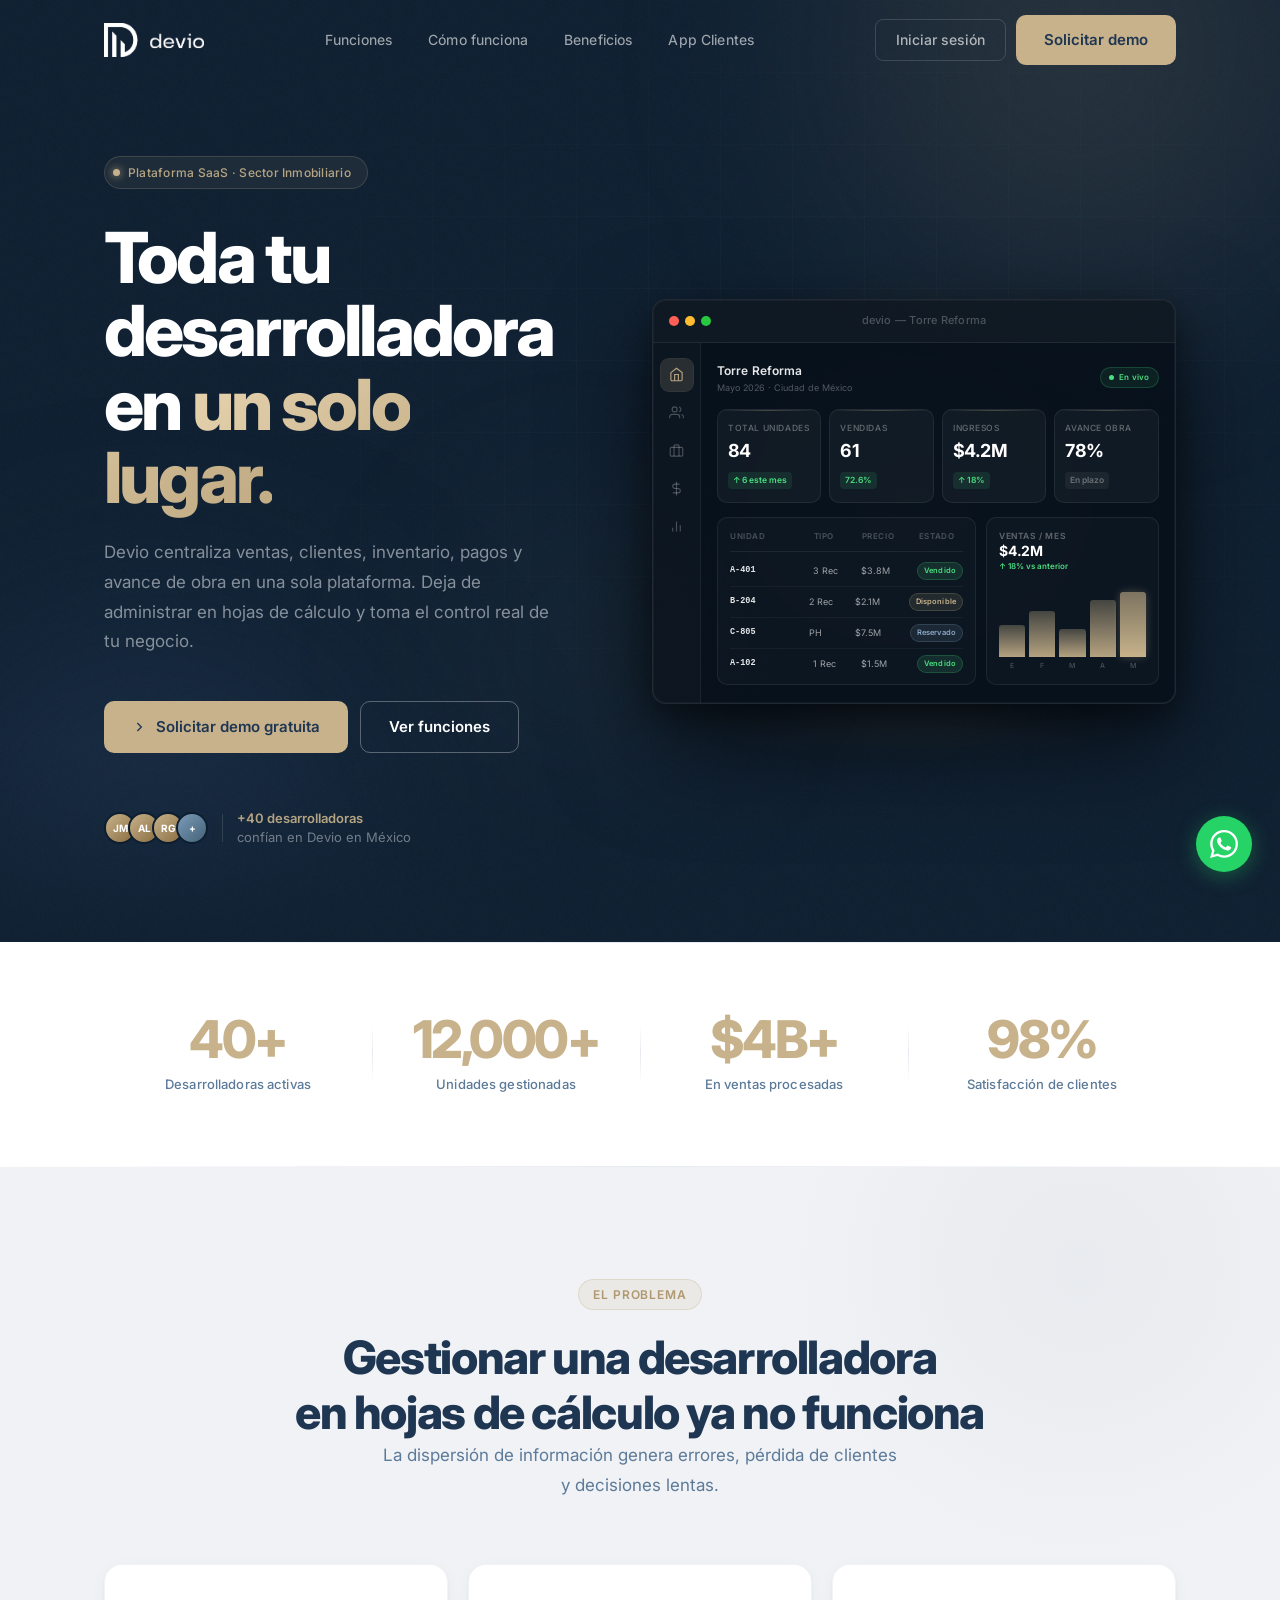
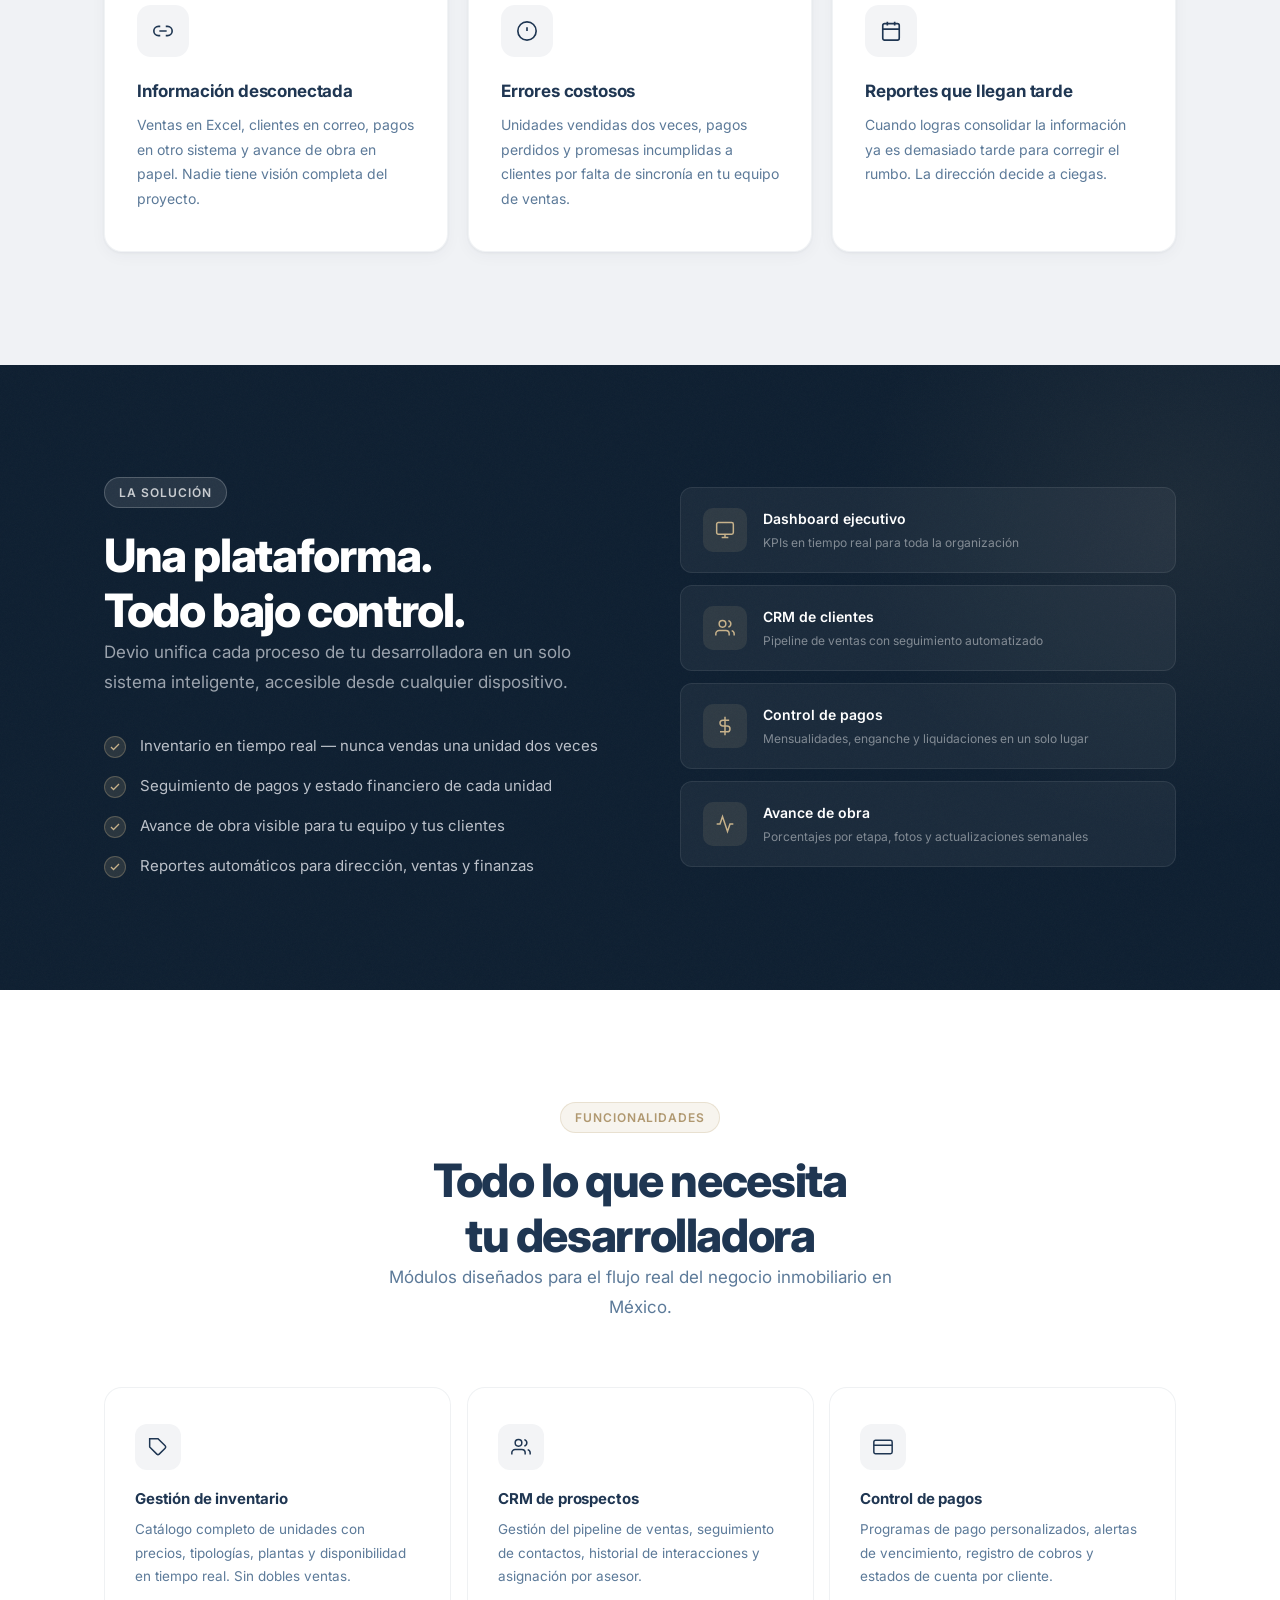
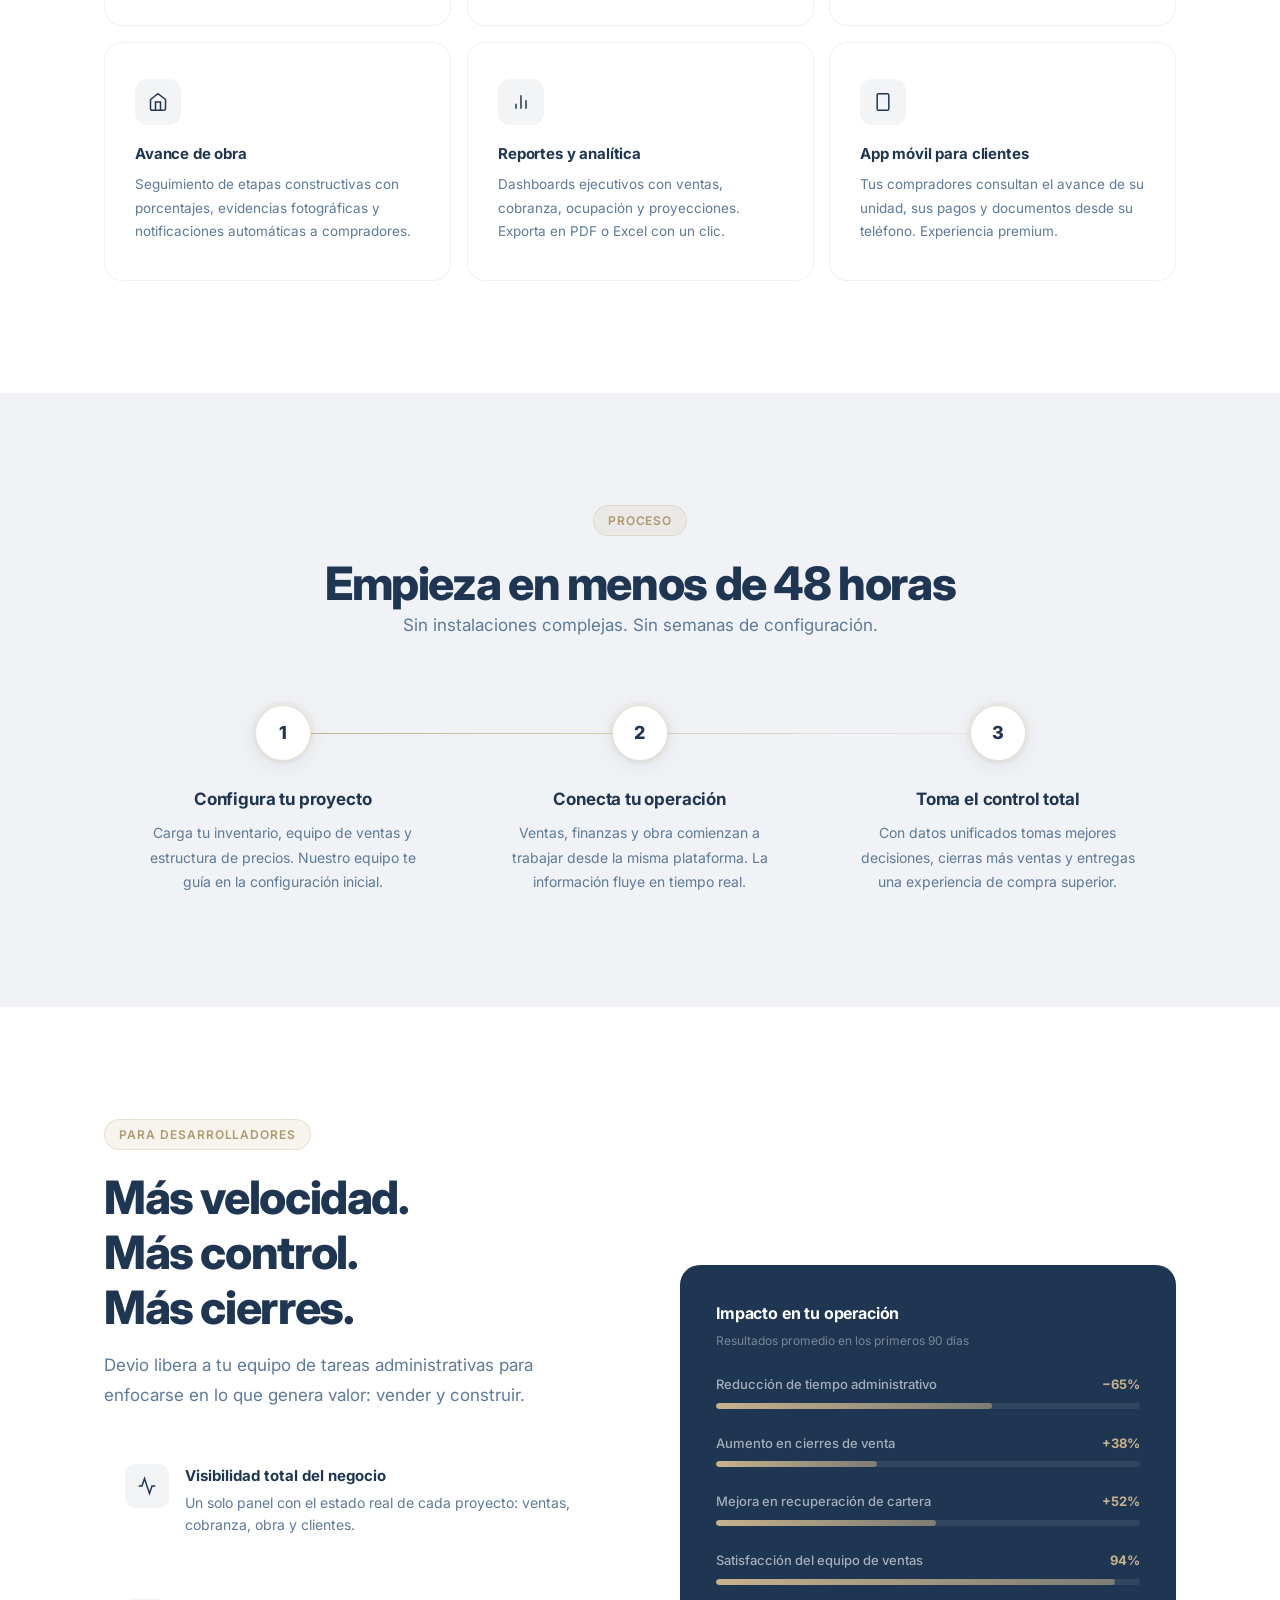
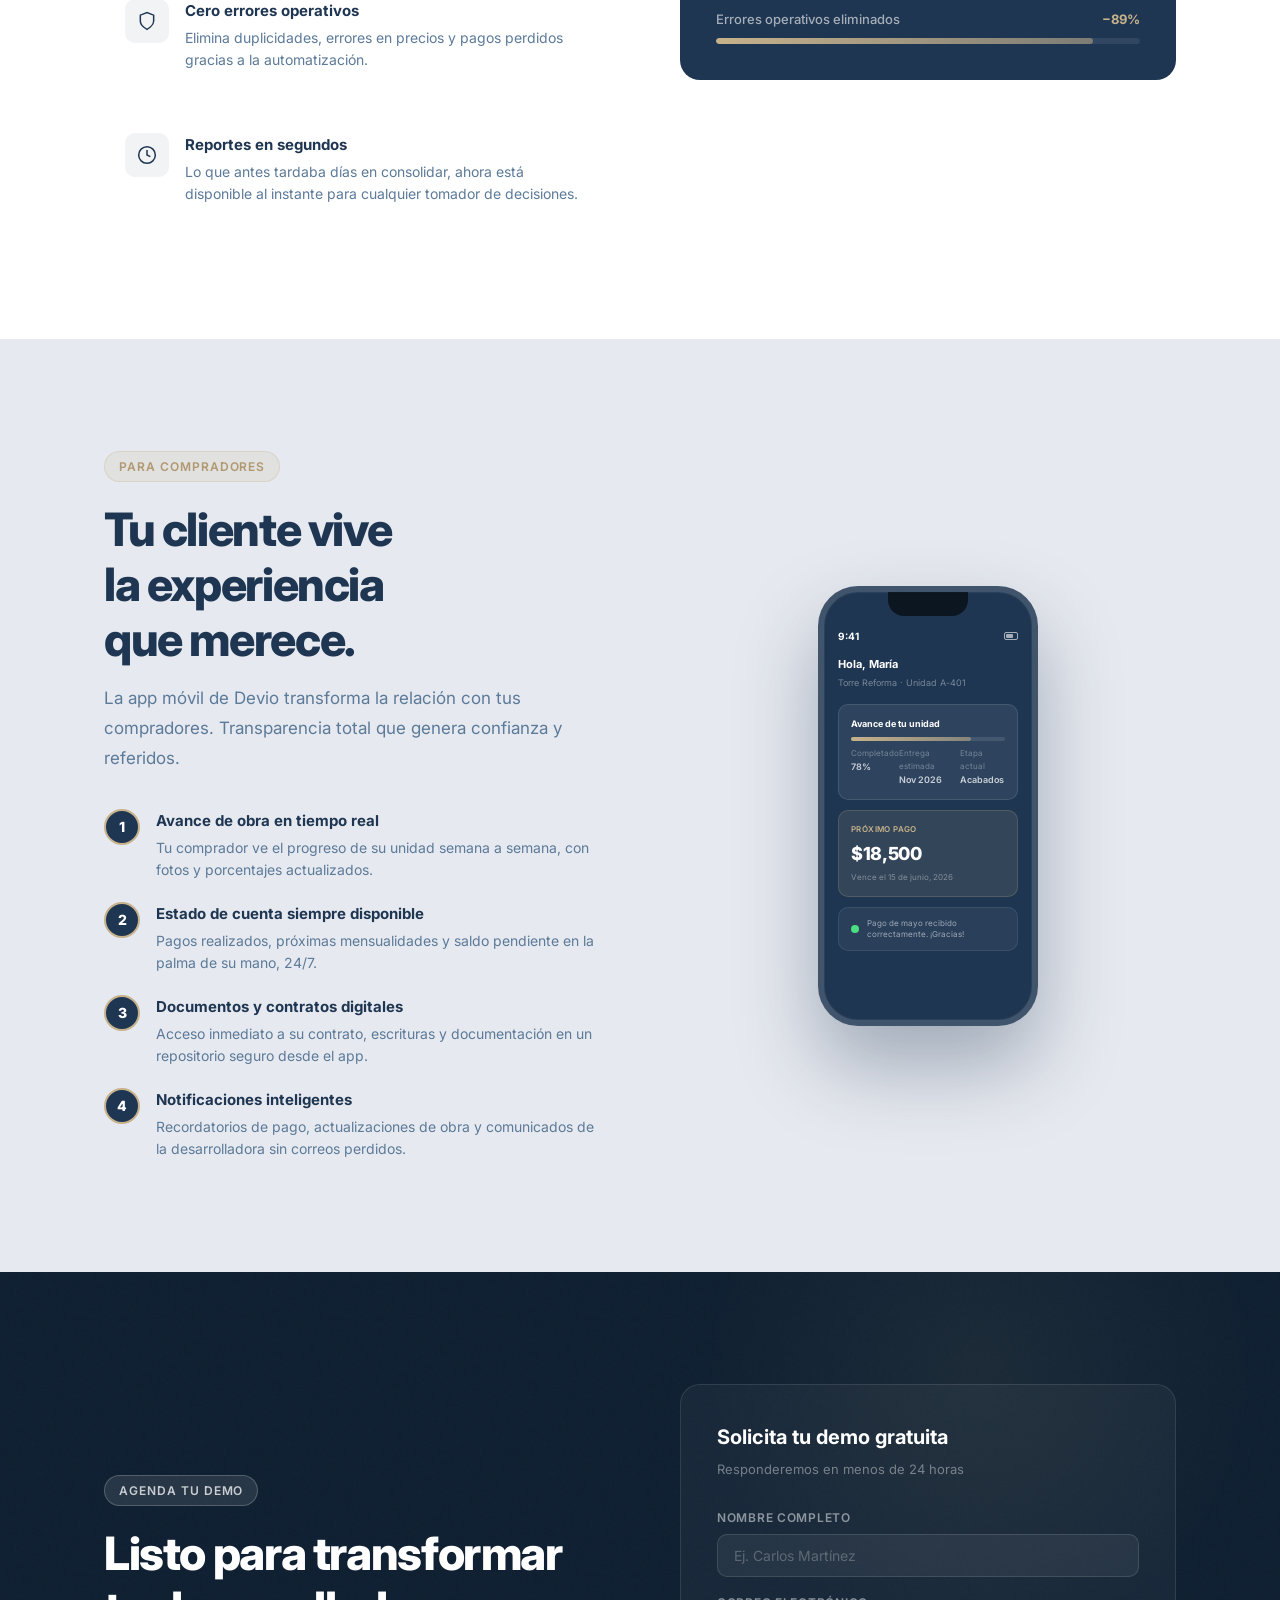
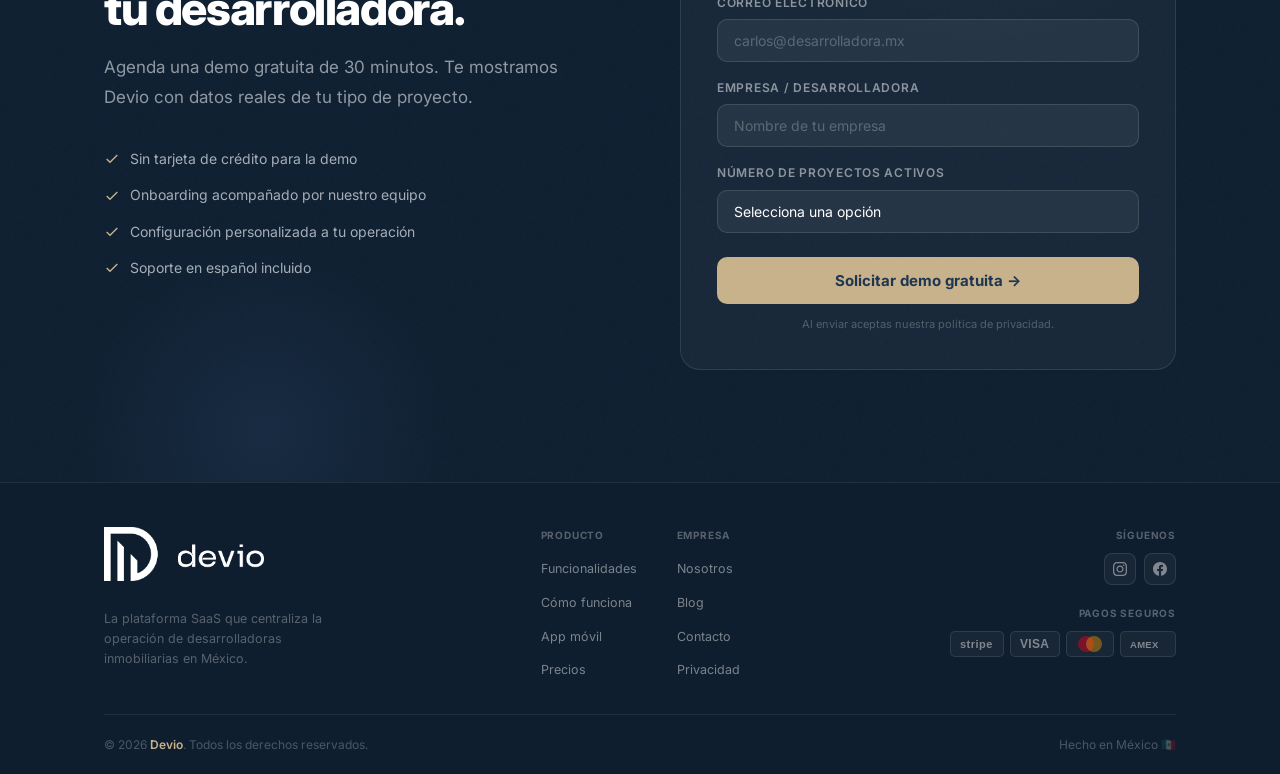
==== commit 7e6c39df: "Footer premium finalizado" ====
--- a/Pagina Web Devio/index.html
+++ b/Pagina Web Devio/index.html
@@ -4,7 +4,7 @@
   <meta charset="UTF-8" />
   <meta name="viewport" content="width=device-width, initial-scale=1.0" />
   <title>Devio — Plataforma SaaS para Desarrolladores Inmobiliarios</title>
-  <link rel="icon" type="image/png" href="Assets/Logo/Isotipo.png" />
+  <link rel="icon" type="image/png" href="Assets/Logo/isotipo-clean.png" />
   <link rel="preconnect" href="https://fonts.googleapis.com" />
   <link rel="preconnect" href="https://fonts.gstatic.com" crossorigin />
   <link href="https://fonts.googleapis.com/css2?family=Inter:wght@300;400;500;600;700;800&display=swap" rel="stylesheet" />
@@ -171,13 +171,14 @@
       height: 80px;
     }
     .nav-logo {
-      display: flex;
-      align-items: center;
+      display: inline-flex;
+      align-items: center;
+      width: fit-content;
+      padding: 0;
       text-decoration: none;
     }
     .nav-logo img {
-      width: 140px;
-      min-width: 140px;
+      width: 100px;
       height: auto;
       object-fit: contain;
       display: block;
@@ -1315,44 +1316,120 @@
     /* ─── FOOTER ─── */
     footer {
       background: #0f1e2e;
-      padding: 56px 0 32px;
+      padding: 44px 0 20px;
       border-top: 1px solid rgba(255,255,255,0.08);
     }
-    .footer-top {
-      display: flex;
-      justify-content: space-between;
+    .footer-grid {
+      display: grid;
+      grid-template-columns: 1fr 1.2fr 1fr;
+      gap: 48px;
+      align-items: start;
+      margin-bottom: 32px;
+    }
+    /* LEFT */
+    .footer-brand {
+      display: flex;
+      flex-direction: column;
       align-items: flex-start;
-      margin-bottom: 48px;
-    }
-    .footer-brand .nav-logo { display: block; margin-bottom: 10px; }
+      gap: 28px;
+    }
     .footer-brand .nav-logo img {
-      width: 130px;
-      min-width: 130px;
+      width: 160px;
       height: auto;
       object-fit: contain;
       display: block;
     }
-    .footer-brand p { font-size: 13px; color: rgba(255,255,255,0.35); max-width: 260px; line-height: 1.6; }
-    .footer-links-group { display: flex; gap: 64px; }
+    .footer-brand > p {
+      font-size: 12.5px;
+      color: rgba(255,255,255,0.3);
+      max-width: 240px;
+      line-height: 1.6;
+      margin: 0;
+    }
+    /* CENTER */
+    .footer-nav {
+      display: flex;
+      gap: 40px;
+      justify-content: center;
+    }
     .footer-col h5 {
-      font-size: 11px;
+      font-size: 10px;
       font-weight: 700;
       text-transform: uppercase;
       letter-spacing: .08em;
-      color: rgba(255,255,255,0.35);
-      margin-bottom: 16px;
-    }
-    .footer-col ul { list-style: none; display: flex; flex-direction: column; gap: 10px; }
+      color: rgba(255,255,255,0.3);
+      margin-bottom: 12px;
+    }
+    .footer-col ul { list-style: none; display: flex; flex-direction: column; gap: 8px; }
     .footer-col ul li a {
-      font-size: 13px;
-      color: rgba(255,255,255,0.5);
+      font-size: 12.5px;
+      color: rgba(255,255,255,0.45);
       text-decoration: none;
       transition: color .2s;
     }
     .footer-col ul li a:hover { color: var(--gold); }
+    /* RIGHT */
+    .footer-right {
+      display: flex;
+      flex-direction: column;
+      align-items: flex-end;
+      gap: 20px;
+      justify-self: end;
+    }
+    .footer-right-section { display: flex; flex-direction: column; gap: 10px; align-items: flex-end; }
+    .footer-right-section h5 {
+      font-size: 10px;
+      font-weight: 700;
+      text-transform: uppercase;
+      letter-spacing: .08em;
+      color: rgba(255,255,255,0.3);
+      margin: 0;
+    }
+    .fsocials { display: flex; gap: 8px; }
+    .fsocial {
+      display: flex;
+      align-items: center;
+      justify-content: center;
+      width: 32px;
+      height: 32px;
+      border-radius: 8px;
+      border: 1px solid rgba(255,255,255,0.1);
+      background: rgba(255,255,255,0.04);
+      color: rgba(255,255,255,0.45);
+      text-decoration: none;
+      transition: all .25s var(--ease);
+      flex-shrink: 0;
+    }
+    .fsocial:hover {
+      border-color: rgba(199,178,139,0.4);
+      background: rgba(199,178,139,0.08);
+      color: var(--gold);
+      box-shadow: 0 0 12px rgba(199,178,139,0.15);
+      transform: translateY(-2px);
+    }
+    .fsocial svg { width: 14px; height: 14px; fill: currentColor; flex-shrink: 0; }
+    /* Payment badges */
+    .fpay-logos { display: flex; gap: 6px; flex-wrap: wrap; align-items: center; }
+    .fpay-badge {
+      height: 26px;
+      padding: 0 9px;
+      border-radius: 5px;
+      border: 1px solid rgba(255,255,255,0.1);
+      background: rgba(255,255,255,0.04);
+      display: flex;
+      align-items: center;
+      justify-content: center;
+      transition: border-color .2s, background .2s;
+    }
+    .fpay-badge:hover {
+      border-color: rgba(255,255,255,0.2);
+      background: rgba(255,255,255,0.07);
+    }
+    .fpay-badge svg { display: block; flex-shrink: 0; }
+    /* BOTTOM */
     .footer-bottom {
-      padding-top: 28px;
-      border-top: 1px solid rgba(255,255,255,0.1);
+      padding-top: 20px;
+      border-top: 1px solid rgba(255,255,255,0.07);
       display: flex;
       justify-content: space-between;
       align-items: center;
@@ -1380,8 +1457,8 @@
       .client-grid { grid-template-columns: 1fr; gap: 48px; }
       .phone-wrap { order: -1; }
       .cta-inner { grid-template-columns: 1fr; gap: 48px; }
-      .footer-top { flex-direction: column; gap: 40px; }
-      .footer-links-group { gap: 32px; }
+      .footer-grid { grid-template-columns: 1fr; gap: 36px; }
+      .footer-nav { justify-content: flex-start; }
       .footer-bottom { flex-direction: column; gap: 12px; text-align: center; }
     }
     @media (max-width: 580px) {
@@ -1389,7 +1466,42 @@
       .features-grid { grid-template-columns: 1fr; }
       .stats-grid { grid-template-columns: repeat(2, 1fr); }
       .hero-headline { font-size: clamp(30px, 8vw, 42px); }
-      .footer-links-group { flex-direction: column; gap: 28px; }
+      .footer-nav { flex-direction: row; gap: 28px; }
+    }
+    /* ─── WHATSAPP FLOAT ─── */
+    .wa-float {
+      position: fixed;
+      bottom: 28px;
+      right: 28px;
+      z-index: 999;
+      width: 56px;
+      height: 56px;
+      border-radius: 50%;
+      background: #25D366;
+      display: flex;
+      align-items: center;
+      justify-content: center;
+      text-decoration: none;
+      box-shadow: 0 4px 20px rgba(37,211,102,0.35), 0 1px 6px rgba(0,0,0,0.15);
+      opacity: 0;
+      transform: scale(0.6) translateY(12px);
+      transition: opacity .5s var(--ease), transform .5s var(--ease), box-shadow .25s, background .2s;
+      will-change: transform, opacity;
+    }
+    .wa-float.wa-visible {
+      opacity: 1;
+      transform: scale(1) translateY(0);
+    }
+    .wa-float:hover {
+      background: #20bd5a;
+      box-shadow: 0 6px 28px rgba(37,211,102,0.5), 0 2px 8px rgba(0,0,0,0.18);
+      transform: scale(1.08) translateY(-2px);
+    }
+    .wa-float:active { transform: scale(0.97); }
+    .wa-float svg { width: 28px; height: 28px; fill: #fff; flex-shrink: 0; }
+    @media (max-width: 580px) {
+      .wa-float { bottom: 20px; right: 20px; width: 50px; height: 50px; }
+      .wa-float svg { width: 24px; height: 24px; }
     }
   </style>
 </head>
@@ -1400,7 +1512,7 @@
   <div class="container">
     <div class="nav-inner">
       <a href="#" class="nav-logo">
-        <img src="Assets/Logo/Imagotipo.png" alt="Devio" />
+        <img src="Assets/Logo/imagotipo-clean.png" alt="Devio" />
       </a>
       <ul class="nav-links">
         <li><a href="#features">Funciones</a></li>
@@ -2059,14 +2171,18 @@
 <!-- ─── FOOTER ─── -->
 <footer>
   <div class="container">
-    <div class="footer-top">
+    <div class="footer-grid">
+
+      <!-- IZQUIERDA: Logo + descripción -->
       <div class="footer-brand">
-        <a href="#" class="nav-logo" style="margin-bottom:16px;">
-          <img src="Assets/Logo/Imagotipo.png" alt="Devio" />
+        <a href="#" class="nav-logo">
+          <img src="Assets/Logo/imagotipo-clean.png" alt="Devio" />
         </a>
         <p>La plataforma SaaS que centraliza la operación de desarrolladoras inmobiliarias en México.</p>
       </div>
-      <div class="footer-links-group">
+
+      <!-- CENTRO: Navegación -->
+      <div class="footer-nav">
         <div class="footer-col">
           <h5>Producto</h5>
           <ul>
@@ -2086,6 +2202,53 @@
           </ul>
         </div>
       </div>
+
+      <!-- DERECHA: Síguenos + Pagos seguros -->
+      <div class="footer-right">
+        <div class="footer-right-section">
+          <h5>Síguenos</h5>
+          <div class="fsocials">
+            <a href="https://instagram.com" class="fsocial" aria-label="Instagram" target="_blank" rel="noopener">
+              <svg viewBox="0 0 24 24"><path d="M12 2.163c3.204 0 3.584.012 4.85.07 3.252.148 4.771 1.691 4.919 4.919.058 1.265.069 1.645.069 4.849 0 3.205-.012 3.584-.069 4.849-.149 3.225-1.664 4.771-4.919 4.919-1.266.058-1.644.07-4.85.07-3.204 0-3.584-.012-4.849-.07-3.26-.149-4.771-1.699-4.919-4.92-.058-1.265-.07-1.644-.07-4.849 0-3.204.013-3.583.07-4.849.149-3.227 1.664-4.771 4.919-4.919 1.266-.057 1.645-.069 4.849-.069zm0-2.163c-3.259 0-3.667.014-4.947.072-4.358.2-6.78 2.618-6.98 6.98-.059 1.281-.073 1.689-.073 4.948 0 3.259.014 3.668.072 4.948.2 4.358 2.618 6.78 6.98 6.98 1.281.058 1.689.072 4.948.072 3.259 0 3.668-.014 4.948-.072 4.354-.2 6.782-2.618 6.979-6.98.059-1.28.073-1.689.073-4.948 0-3.259-.014-3.667-.072-4.947-.196-4.354-2.617-6.78-6.979-6.98-1.281-.059-1.69-.073-4.949-.073zm0 5.838c-3.403 0-6.162 2.759-6.162 6.162s2.759 6.163 6.162 6.163 6.162-2.759 6.162-6.163c0-3.403-2.759-6.162-6.162-6.162zm0 10.162c-2.209 0-4-1.79-4-4 0-2.209 1.791-4 4-4s4 1.791 4 4c0 2.21-1.791 4-4 4zm6.406-11.845c-.796 0-1.441.645-1.441 1.44s.645 1.44 1.441 1.44c.795 0 1.439-.645 1.439-1.44s-.644-1.44-1.439-1.44z"/></svg>
+            </a>
+            <a href="https://facebook.com" class="fsocial" aria-label="Facebook" target="_blank" rel="noopener">
+              <svg viewBox="0 0 24 24"><path d="M24 12.073c0-6.627-5.373-12-12-12s-12 5.373-12 12c0 5.99 4.388 10.954 10.125 11.854v-8.385H7.078v-3.47h3.047V9.43c0-3.007 1.792-4.669 4.533-4.669 1.312 0 2.686.235 2.686.235v2.953H15.83c-1.491 0-1.956.925-1.956 1.874v2.25h3.328l-.532 3.47h-2.796v8.385C19.612 23.027 24 18.062 24 12.073z"/></svg>
+            </a>
+          </div>
+        </div>
+
+        <div class="footer-right-section">
+          <h5>Pagos seguros</h5>
+          <div class="fpay-logos">
+            <!-- Stripe -->
+            <div class="fpay-badge" title="Stripe">
+              <svg width="34" height="14" viewBox="0 0 34 14" fill="none">
+                <text x="0" y="11" font-family="Arial, sans-serif" font-size="11" font-weight="700" fill="rgba(255,255,255,0.45)" letter-spacing="0.5">stripe</text>
+              </svg>
+            </div>
+            <!-- Visa -->
+            <div class="fpay-badge" title="Visa">
+              <svg width="30" height="14" viewBox="0 0 30 14" fill="none">
+                <text x="0" y="11" font-family="Arial, sans-serif" font-size="12" font-weight="900" fill="rgba(255,255,255,0.45)" letter-spacing="0.3">VISA</text>
+              </svg>
+            </div>
+            <!-- Mastercard -->
+            <div class="fpay-badge" title="Mastercard">
+              <svg width="28" height="18" viewBox="0 0 28 18" fill="none">
+                <circle cx="10" cy="9" r="8" fill="rgba(235,0,27,0.45)"/>
+                <circle cx="18" cy="9" r="8" fill="rgba(255,163,0,0.4)"/>
+              </svg>
+            </div>
+            <!-- Amex -->
+            <div class="fpay-badge" title="American Express">
+              <svg width="36" height="14" viewBox="0 0 36 14" fill="none">
+                <text x="0" y="11" font-family="Arial, sans-serif" font-size="9.5" font-weight="800" fill="rgba(255,255,255,0.45)" letter-spacing="0.3">AMEX</text>
+              </svg>
+            </div>
+          </div>
+        </div>
+      </div>
+
     </div>
     <div class="footer-bottom">
       <p class="footer-copy">© 2026 <span class="footer-gold">Devio</span>. Todos los derechos reservados.</p>
@@ -2205,5 +2368,27 @@
     });
   });
 </script>
+
+<!-- ─── WHATSAPP BUTTON ─── -->
+<!-- Cambia el número aquí: formato internacional sin + ni espacios -->
+<!-- Ejemplo: 5215512345678 para México -->
+<a id="waFloat"
+   href="https://wa.me/5215500000000"
+   class="wa-float"
+   target="_blank"
+   rel="noopener"
+   aria-label="Contactar por WhatsApp">
+  <svg viewBox="0 0 24 24" xmlns="http://www.w3.org/2000/svg">
+    <path d="M17.472 14.382c-.297-.149-1.758-.867-2.03-.967-.273-.099-.471-.148-.67.15-.197.297-.767.966-.94 1.164-.173.199-.347.223-.644.075-.297-.15-1.255-.463-2.39-1.475-.883-.788-1.48-1.761-1.653-2.059-.173-.297-.018-.458.13-.606.134-.133.298-.347.446-.52.149-.174.198-.298.298-.497.099-.198.05-.371-.025-.52-.075-.149-.669-1.612-.916-2.207-.242-.579-.487-.5-.669-.51-.173-.008-.371-.01-.57-.01-.198 0-.52.074-.792.372-.272.297-1.04 1.016-1.04 2.479 0 1.462 1.065 2.875 1.213 3.074.149.198 2.096 3.2 5.077 4.487.709.306 1.262.489 1.694.625.712.227 1.36.195 1.871.118.571-.085 1.758-.719 2.006-1.413.248-.694.248-1.289.173-1.413-.074-.124-.272-.198-.57-.347zm-5.421 7.403h-.004a9.87 9.87 0 0 1-5.031-1.378l-.361-.214-3.741.982.998-3.648-.235-.374a9.86 9.86 0 0 1-1.51-5.26c.001-5.45 4.436-9.884 9.888-9.884 2.64 0 5.122 1.03 6.988 2.898a9.825 9.825 0 0 1 2.893 6.994c-.003 5.45-4.437 9.884-9.885 9.884zm8.413-18.297A11.815 11.815 0 0 0 12.05 0C5.495 0 .16 5.335.157 11.892c0 2.096.547 4.142 1.588 5.945L.057 24l6.305-1.654a11.882 11.882 0 0 0 5.683 1.448h.005c6.554 0 11.89-5.335 11.893-11.893a11.821 11.821 0 0 0-3.48-8.413z"/>
+  </svg>
+</a>
+
+<script>
+  // Aparece 1.2s después de cargar
+  setTimeout(function() {
+    var btn = document.getElementById('waFloat');
+    if (btn) btn.classList.add('wa-visible');
+  }, 1200);
+</script>
 </body>
 </html>
